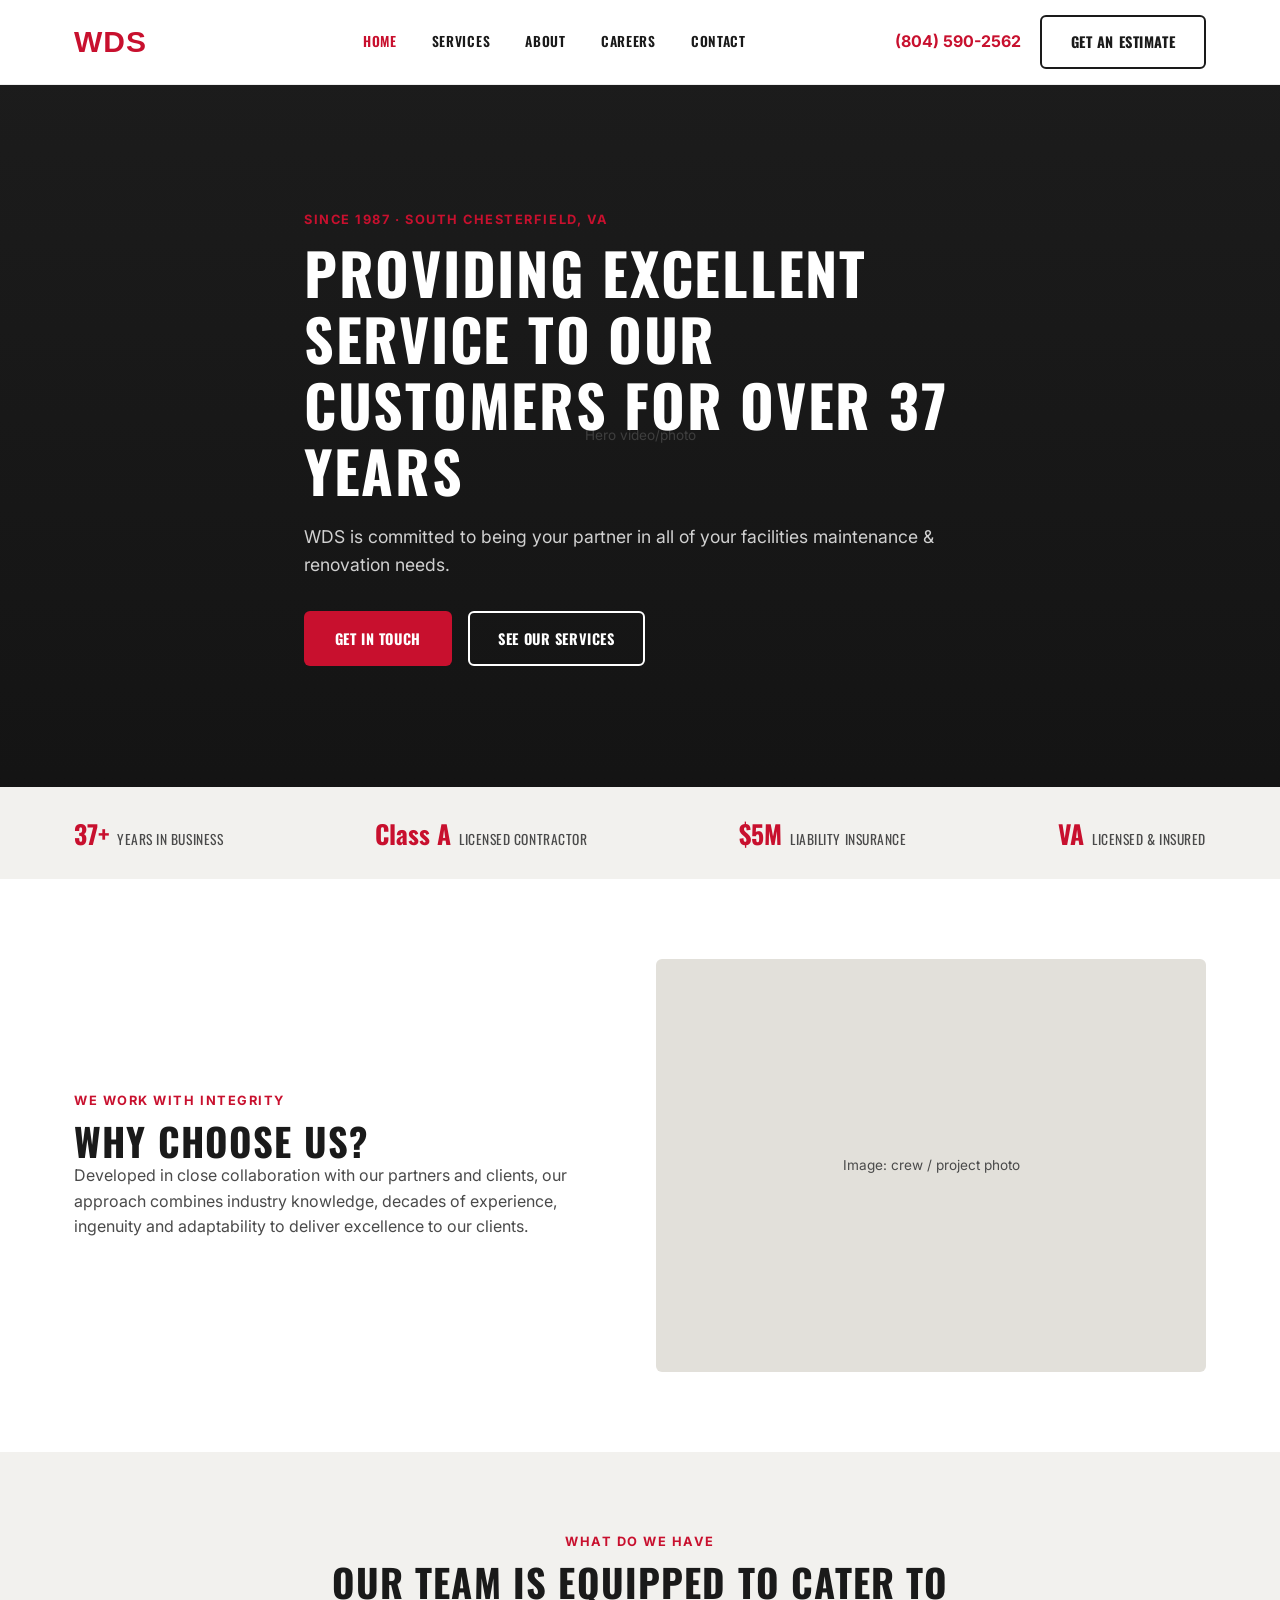
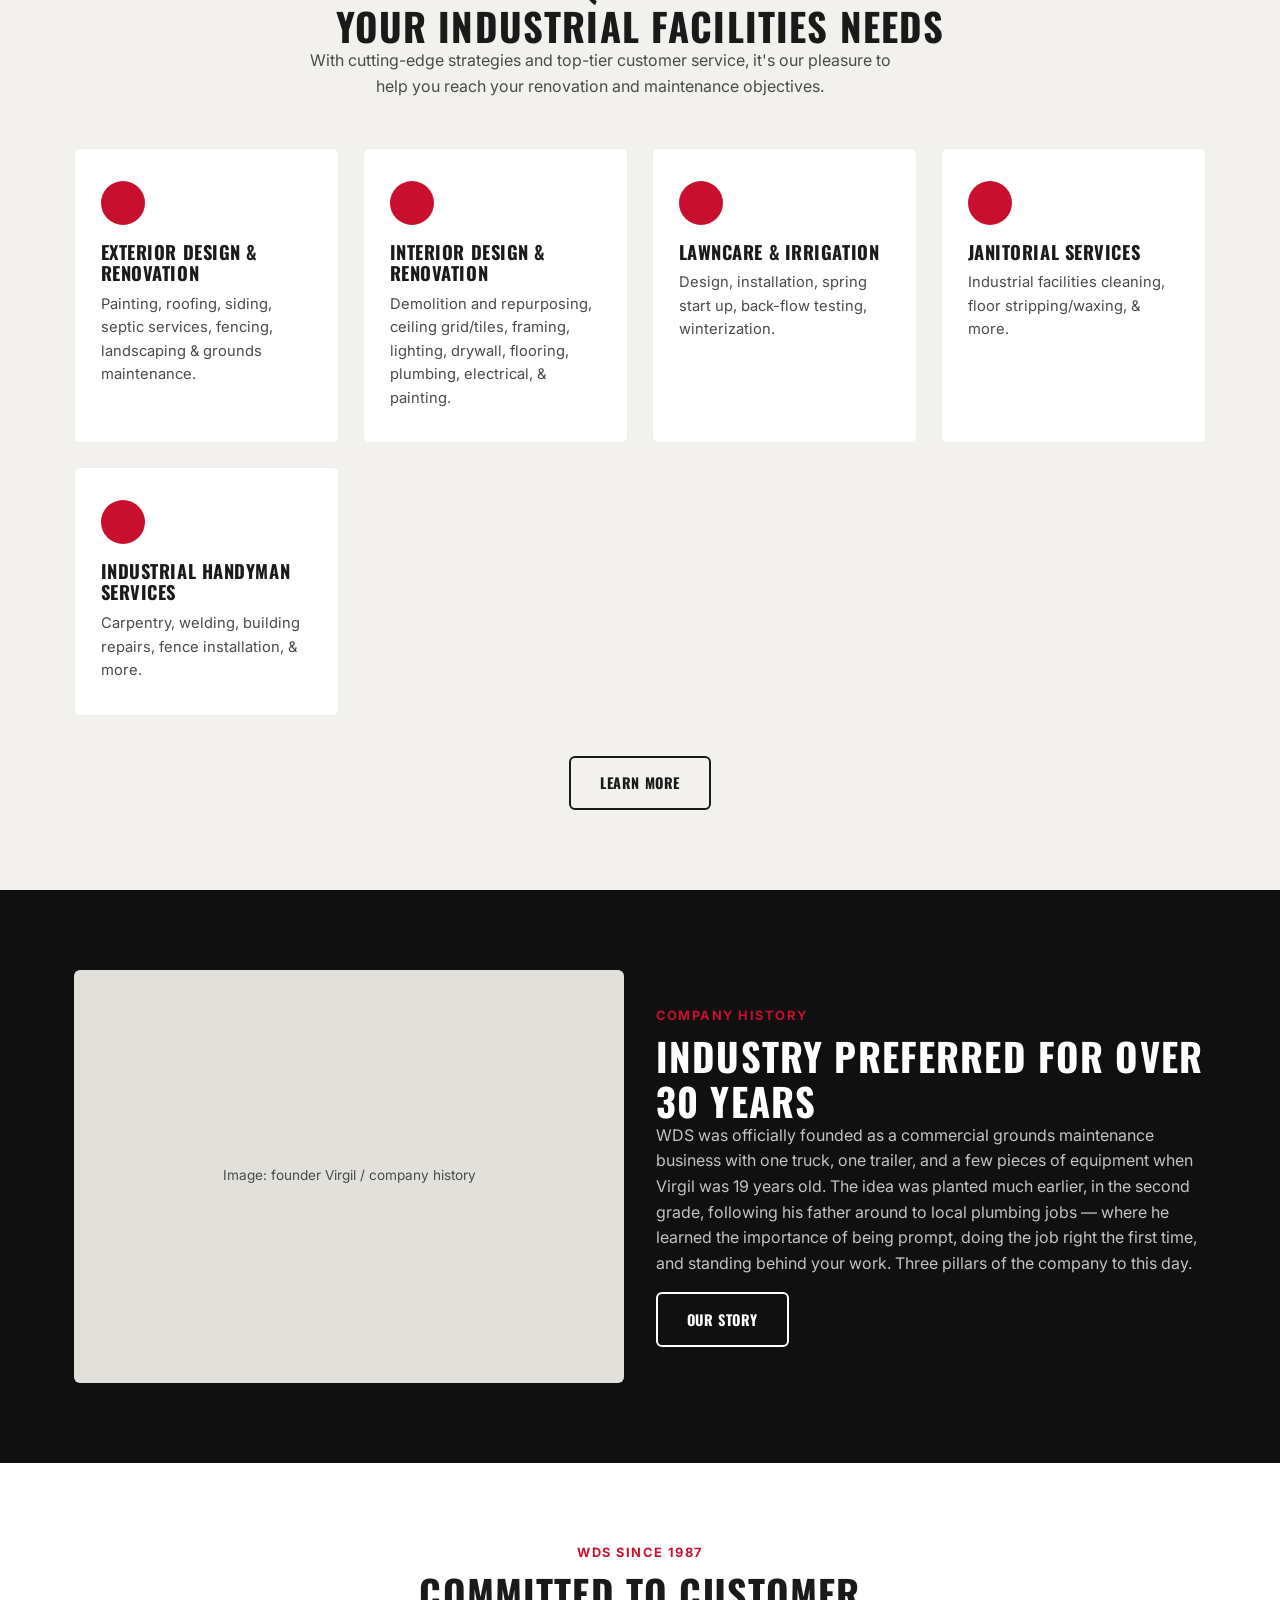
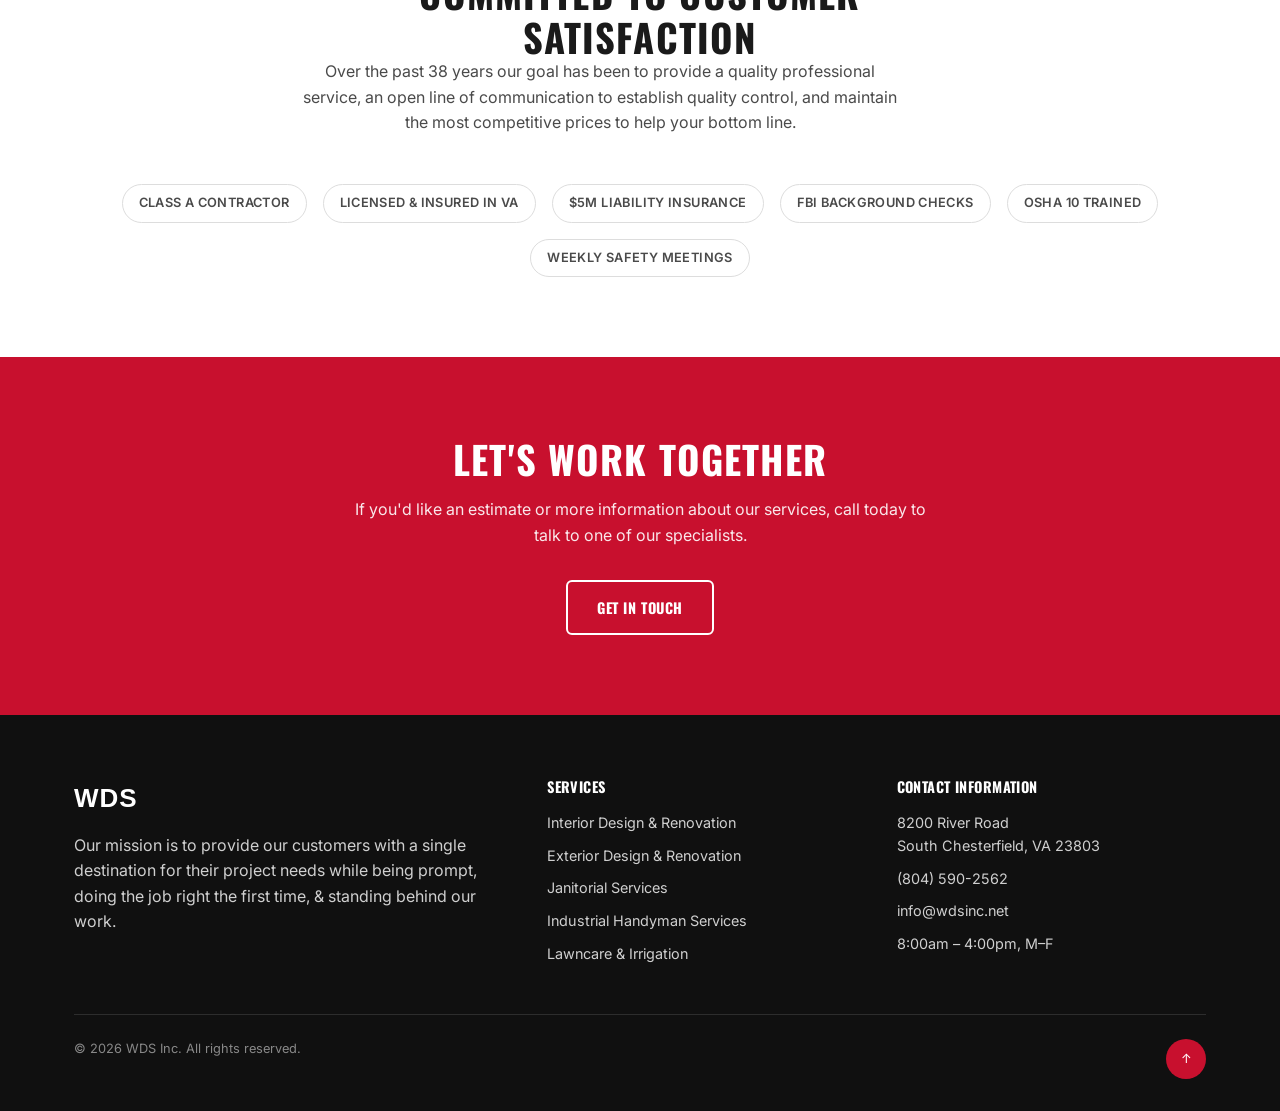
==== index.html @ 4c8f1082 "Scaffold WDS site structure with real copy from wdsinc.net Five static pages (Home, Services, About," ====
<!DOCTYPE html>
<html lang="en">
<head>
<meta charset="UTF-8"/>
<meta name="viewport" content="width=device-width, initial-scale=1.0"/>
<title>WDS Inc | Facilities Maintenance &amp; Renovation | South Chesterfield, VA</title>
<meta name="description" content="WDS is committed to being your partner in all of your facilities maintenance &amp; renovation needs. Serving Virginia for over 37 years."/>
<link rel="preconnect" href="https://fonts.googleapis.com"/>
<link href="https://fonts.googleapis.com/css2?family=Inter:wght@400;500;600;700&family=Oswald:wght@500;600;700&display=swap" rel="stylesheet"/>
<link rel="stylesheet" href="css/styles.css"/>
</head>
<body>

<header class="site-header">
  <div class="container">
    <a href="index.html" class="logo">
      <!-- TODO: swap for real WDS logo asset in assets/images/ -->
      <img src="assets/images/wds-logo.svg" alt="WDS Inc"/>
    </a>
    <nav class="nav">
      <a href="index.html" class="current">Home</a>
      <a href="services.html">Services</a>
      <a href="about.html">About</a>
      <a href="careers.html">Careers</a>
      <a href="contact.html">Contact</a>
    </nav>
    <div class="header-cta">
      <a href="tel:18045902562" class="header-phone">(804) 590-2562</a>
      <a href="contact.html" class="btn btn-outline-dark">Get an Estimate</a>
      <button class="nav-toggle" aria-label="Toggle menu" aria-expanded="false">&#9776;</button>
    </div>
  </div>
</header>

<!-- ============ HERO ============ -->
<section class="hero">
  <div class="hero-media">
    <!-- TODO: replace with real hero video/photo (drop into assets/video or assets/images) -->
    <div class="media-placeholder" style="height:100%;background:#2a2a2a;color:#aaa;">Hero video/photo</div>
  </div>
  <div class="container hero-content">
    <span class="eyebrow" data-animate>Since 1987 &middot; South Chesterfield, VA</span>
    <h1 data-animate>Providing Excellent Service To Our Customers For Over 37 Years</h1>
    <p class="lede">WDS is committed to being your partner in all of your facilities maintenance &amp; renovation needs.</p>
    <div class="hero-cta-row">
      <a href="contact.html" class="btn btn-primary">Get In Touch</a>
      <a href="services.html" class="btn btn-outline">See Our Services</a>
    </div>
  </div>
</section>

<!-- ============ TRUST BAR ============ -->
<div class="trust-bar">
  <div class="container">
    <div class="trust-item"><strong>37+</strong><span>Years in Business</span></div>
    <div class="trust-item"><strong>Class A</strong><span>Licensed Contractor</span></div>
    <div class="trust-item"><strong>$5M</strong><span>Liability Insurance</span></div>
    <div class="trust-item"><strong>VA</strong><span>Licensed &amp; Insured</span></div>
  </div>
</div>

<!-- ============ WHY CHOOSE US ============ -->
<section>
  <div class="container">
    <div class="two-col">
      <div>
        <span class="eyebrow">We Work With Integrity</span>
        <h2>Why Choose Us?</h2>
        <p class="lede">Developed in close collaboration with our partners and clients, our approach combines industry knowledge, decades of experience, ingenuity and adaptability to deliver excellence to our clients.</p>
      </div>
      <div class="media-frame">
        <!-- TODO: real project photo -->
        <div class="media-placeholder">Image: crew / project photo</div>
      </div>
    </div>
  </div>
</section>

<!-- ============ WHAT WE OFFER ============ -->
<section class="bg-light">
  <div class="container">
    <div class="section-head center">
      <span class="eyebrow">What Do We Have</span>
      <h2>Our team is equipped to cater to your industrial facilities needs</h2>
      <p class="lede">With cutting-edge strategies and top-tier customer service, it's our pleasure to help you reach your renovation and maintenance objectives.</p>
    </div>
    <div class="card-grid">
      <div class="service-card">
        <div class="icon"></div>
        <h3>Exterior Design &amp; Renovation</h3>
        <p>Painting, roofing, siding, septic services, fencing, landscaping &amp; grounds maintenance.</p>
      </div>
      <div class="service-card">
        <div class="icon"></div>
        <h3>Interior Design &amp; Renovation</h3>
        <p>Demolition and repurposing, ceiling grid/tiles, framing, lighting, drywall, flooring, plumbing, electrical, &amp; painting.</p>
      </div>
      <div class="service-card">
        <div class="icon"></div>
        <h3>Lawncare &amp; Irrigation</h3>
        <p>Design, installation, spring start up, back-flow testing, winterization.</p>
      </div>
      <div class="service-card">
        <div class="icon"></div>
        <h3>Janitorial Services</h3>
        <p>Industrial facilities cleaning, floor stripping/waxing, &amp; more.</p>
      </div>
      <div class="service-card">
        <div class="icon"></div>
        <h3>Industrial Handyman Services</h3>
        <p>Carpentry, welding, building repairs, fence installation, &amp; more.</p>
      </div>
    </div>
    <div style="text-align:center;margin-top:2.5rem;">
      <a href="services.html" class="btn btn-outline-dark">Learn More</a>
    </div>
  </div>
</section>

<!-- ============ COMPANY HISTORY TEASER ============ -->
<section class="bg-dark">
  <div class="container">
    <div class="two-col">
      <div class="media-frame">
        <!-- TODO: founder / archive photo -->
        <div class="media-placeholder">Image: founder Virgil / company history</div>
      </div>
      <div>
        <span class="eyebrow">Company History</span>
        <h2>Industry Preferred For Over 30 Years</h2>
        <p class="lede">WDS was officially founded as a commercial grounds maintenance business with one truck, one trailer, and a few pieces of equipment when Virgil was 19 years old. The idea was planted much earlier, in the second grade, following his father around to local plumbing jobs &mdash; where he learned the importance of being prompt, doing the job right the first time, and standing behind your work. Three pillars of the company to this day.</p>
        <a href="about.html" class="btn btn-outline" style="margin-top:1rem;">Our Story</a>
      </div>
    </div>
  </div>
</section>

<!-- ============ REPUTATION ============ -->
<section>
  <div class="container">
    <div class="section-head center">
      <span class="eyebrow">WDS Since 1987</span>
      <h2>Committed To Customer Satisfaction</h2>
      <p class="lede">Over the past 38 years our goal has been to provide a quality professional service, an open line of communication to establish quality control, and maintain the most competitive prices to help your bottom line.</p>
    </div>
    <div class="badge-row" style="justify-content:center;">
      <span class="badge">Class A Contractor</span>
      <span class="badge">Licensed &amp; Insured in VA</span>
      <span class="badge">$5M Liability Insurance</span>
      <span class="badge">FBI Background Checks</span>
      <span class="badge">OSHA 10 Trained</span>
      <span class="badge">Weekly Safety Meetings</span>
    </div>
  </div>
</section>

<!-- ============ CTA BAND ============ -->
<section class="cta-band">
  <div class="container">
    <h2>Let's Work Together</h2>
    <p class="lede">If you'd like an estimate or more information about our services, call today to talk to one of our specialists.</p>
    <a href="contact.html" class="btn btn-outline">Get In Touch</a>
  </div>
</section>

<footer class="site-footer" id="site-footer"></footer>
<script src="js/main.js"></script>
<script src="js/footer.js"></script>
</body>
</html>
---- css/styles.css ----
/* ==========================================================================
   WDS Inc — shared stylesheet
   Structural pass: layout, type scale, components.
   Visual polish + animated-text treatment come in the next layout pass.
   ========================================================================== */

:root{
  --red:#c8102e;
  --red-dark:#9c0c23;
  --black:#101010;
  --ink:#1a1a1a;
  --gray-700:#4a4a4a;
  --gray-400:#8a8a8a;
  --gray-100:#f2f1ee;
  --white:#ffffff;
  --font-head:'Oswald', sans-serif;
  --font-body:'Inter', sans-serif;
  --container:1180px;
  --gap:2rem;
  --radius:6px;
}

*{box-sizing:border-box;margin:0;padding:0;}
html{scroll-behavior:smooth;}
body{font-family:var(--font-body);color:var(--ink);background:var(--white);line-height:1.6;}
img{max-width:100%;display:block;}
a{color:inherit;text-decoration:none;}
ul{list-style:none;}
.container{max-width:var(--container);margin:0 auto;padding:0 1.5rem;}

h1,h2,h3,h4{font-family:var(--font-head);text-transform:uppercase;letter-spacing:.03em;line-height:1.15;}
h1{font-size:clamp(2.2rem,5vw,3.6rem);}
h2{font-size:clamp(1.6rem,3.5vw,2.4rem);}
h3{font-size:1.15rem;}
.eyebrow{color:var(--red);font-weight:700;letter-spacing:.12em;text-transform:uppercase;font-size:.8rem;margin-bottom:.5rem;display:block;}
.lede{color:var(--gray-700);max-width:60ch;}

.btn{display:inline-block;padding:.85rem 1.8rem;border-radius:var(--radius);font-weight:700;font-family:var(--font-head);text-transform:uppercase;letter-spacing:.04em;font-size:.9rem;border:2px solid transparent;transition:transform .15s ease,opacity .15s ease;}
.btn:hover{transform:translateY(-2px);}
.btn-primary{background:var(--red);color:var(--white);}
.btn-outline{background:transparent;color:var(--white);border-color:var(--white);}
.btn-outline-dark{background:transparent;color:var(--ink);border-color:var(--ink);}

/* ---------- header ---------- */
.site-header{position:sticky;top:0;z-index:100;background:var(--white);border-bottom:1px solid #eee;}
.site-header .container{display:flex;align-items:center;justify-content:space-between;height:84px;}
.logo{display:flex;align-items:center;gap:.6rem;font-family:var(--font-head);font-weight:700;}
.logo img{height:44px;width:auto;}
.nav{display:flex;align-items:center;gap:2.2rem;}
.nav a{font-family:var(--font-head);text-transform:uppercase;font-size:.85rem;letter-spacing:.05em;font-weight:600;}
.nav a.current,.nav a:hover{color:var(--red);}
.header-cta{display:flex;align-items:center;gap:1.2rem;}
.header-phone{font-weight:700;color:var(--red);}
.nav-toggle{display:none;background:none;border:none;font-size:1.6rem;cursor:pointer;}

@media (max-width:900px){
  .nav{position:fixed;inset:84px 0 0 0;background:var(--white);flex-direction:column;align-items:flex-start;padding:2rem 1.5rem;gap:1.5rem;transform:translateX(100%);transition:transform .25s ease;}
  .nav.open{transform:translateX(0);}
  .nav-toggle{display:block;}
  .header-phone{display:none;}
}

/* ---------- hero ---------- */
.hero{position:relative;color:var(--white);background:var(--black);min-height:78vh;display:flex;align-items:center;overflow:hidden;}
.hero-media{position:absolute;inset:0;z-index:0;}
.hero-media img,.hero-media video{width:100%;height:100%;object-fit:cover;opacity:.55;}
.hero-media::after{content:'';position:absolute;inset:0;background:linear-gradient(180deg,rgba(16,16,16,.55),rgba(16,16,16,.85));}
.hero-content{position:relative;z-index:1;max-width:720px;}
.hero-content p.lede{color:rgba(255,255,255,.8);margin:1.2rem 0 2rem;font-size:1.1rem;}
.hero-cta-row{display:flex;gap:1rem;flex-wrap:wrap;}
/* data-animate: hook point for the animated-text pass (word/line reveal) */
[data-animate]{display:inline-block;}

.page-hero{background:var(--black);color:var(--white);padding:5rem 0 4rem;}
.page-hero p.lede{color:rgba(255,255,255,.75);}

/* ---------- trust bar ---------- */
.trust-bar{background:var(--gray-100);padding:1.6rem 0;}
.trust-bar .container{display:flex;flex-wrap:wrap;gap:2rem;justify-content:space-between;}
.trust-item{display:flex;align-items:baseline;gap:.5rem;font-family:var(--font-head);}
.trust-item strong{color:var(--red);font-size:1.6rem;}
.trust-item span{color:var(--gray-700);font-size:.85rem;text-transform:uppercase;letter-spacing:.04em;}

/* ---------- generic sections ---------- */
section{padding:5rem 0;}
.section-head{max-width:680px;margin-bottom:3rem;}
.section-head.center{margin-left:auto;margin-right:auto;text-align:center;}
.bg-dark{background:var(--black);color:var(--white);}
.bg-dark .lede{color:rgba(255,255,255,.75);}
.bg-light{background:var(--gray-100);}

.two-col{display:grid;grid-template-columns:1fr 1fr;gap:var(--gap);align-items:center;}
@media (max-width:800px){.two-col{grid-template-columns:1fr;}}
.media-frame{border-radius:var(--radius);overflow:hidden;aspect-ratio:4/3;background:#ddd;}
.media-frame img{width:100%;height:100%;object-fit:cover;}
.media-placeholder{width:100%;height:100%;display:flex;align-items:center;justify-content:center;background:#e2e0da;color:var(--gray-700);font-size:.85rem;text-align:center;padding:1rem;}

/* ---------- service grid ---------- */
.card-grid{display:grid;grid-template-columns:repeat(auto-fit,minmax(230px,1fr));gap:1.5rem;}
.service-card{background:var(--white);border:1px solid #eee;border-radius:var(--radius);padding:2rem 1.6rem;transition:box-shadow .2s ease,transform .2s ease;}
.service-card:hover{box-shadow:0 10px 30px rgba(0,0,0,.08);transform:translateY(-4px);}
.service-card .icon{width:44px;height:44px;border-radius:50%;background:var(--red);margin-bottom:1rem;}
.service-card h3{margin-bottom:.6rem;}
.service-card p{color:var(--gray-700);font-size:.92rem;}

.pillars{display:grid;grid-template-columns:repeat(3,1fr);gap:1.5rem;}
@media (max-width:800px){.pillars{grid-template-columns:1fr;}}
.pillar h3{color:var(--red);margin-bottom:.6rem;}
.pillar p{color:var(--gray-700);font-size:.92rem;}

/* ---------- process steps ---------- */
.steps{counter-reset:step;display:grid;grid-template-columns:repeat(3,1fr);gap:1.5rem;}
@media (max-width:800px){.steps{grid-template-columns:1fr;}}
.step{position:relative;padding-left:3.2rem;}
.step::before{counter-increment:step;content:counter(step);position:absolute;left:0;top:0;width:2.4rem;height:2.4rem;border-radius:50%;background:var(--red);color:var(--white);display:flex;align-items:center;justify-content:center;font-family:var(--font-head);font-weight:700;}

/* ---------- team ---------- */
.team-grid{display:grid;grid-template-columns:repeat(auto-fit,minmax(200px,1fr));gap:1.5rem;}
.team-card .media-frame{aspect-ratio:1/1;margin-bottom:1rem;}
.team-card h3{font-size:1rem;}
.team-card span{color:var(--red);font-size:.8rem;text-transform:uppercase;letter-spacing:.04em;}

/* ---------- badges (reputation) ---------- */
.badge-row{display:flex;flex-wrap:wrap;gap:1rem;margin-top:1.5rem;}
.badge{border:1px solid #ddd;border-radius:20px;padding:.5rem 1rem;font-size:.8rem;font-weight:600;text-transform:uppercase;letter-spacing:.03em;color:var(--gray-700);}

/* ---------- careers / job board ---------- */
.job-list{display:flex;flex-direction:column;gap:1rem;}
.job-card{display:flex;justify-content:space-between;align-items:center;gap:1rem;flex-wrap:wrap;border:1px solid #eee;border-radius:var(--radius);padding:1.4rem 1.6rem;}
.job-card h3{font-size:1.05rem;text-transform:none;letter-spacing:0;}
.job-meta{color:var(--gray-700);font-size:.85rem;margin-top:.3rem;}
.job-card .btn{padding:.6rem 1.3rem;font-size:.8rem;}
.empty-state{border:2px dashed #ddd;border-radius:var(--radius);padding:3rem 1.5rem;text-align:center;color:var(--gray-700);}
.empty-state strong{display:block;color:var(--ink);margin-bottom:.4rem;font-family:var(--font-head);text-transform:uppercase;}

/* ---------- contact ---------- */
.contact-grid{display:grid;grid-template-columns:1.1fr .9fr;gap:var(--gap);}
@media (max-width:800px){.contact-grid{grid-template-columns:1fr;}}
.contact-form{display:flex;flex-direction:column;gap:1rem;}
.contact-form input,.contact-form textarea,.contact-form select{border:1px solid #ddd;border-radius:var(--radius);padding:.85rem 1rem;font-family:inherit;font-size:.95rem;}
.contact-form label{font-size:.8rem;font-weight:600;text-transform:uppercase;letter-spacing:.03em;color:var(--gray-700);margin-bottom:.3rem;display:block;}
.contact-info-list{display:flex;flex-direction:column;gap:1.2rem;}
.contact-info-item{display:flex;gap:.9rem;align-items:flex-start;}
.contact-info-item .dot{width:34px;height:34px;border-radius:50%;background:var(--red);flex-shrink:0;}
.map-frame{margin-top:2rem;border-radius:var(--radius);overflow:hidden;aspect-ratio:16/9;background:#e2e0da;}

/* ---------- CTA band ---------- */
.cta-band{background:var(--red);color:var(--white);text-align:center;}
.cta-band h2{margin-bottom:1rem;}
.cta-band .lede{color:rgba(255,255,255,.9);margin:0 auto 2rem;}

/* ---------- footer ---------- */
.site-footer{background:var(--black);color:rgba(255,255,255,.8);padding:4rem 0 2rem;}
.footer-grid{display:grid;grid-template-columns:1.4fr 1fr 1fr;gap:2.5rem;margin-bottom:2.5rem;}
@media (max-width:800px){.footer-grid{grid-template-columns:1fr;}}
.footer-grid h4{color:var(--white);font-size:.9rem;margin-bottom:1rem;}
.footer-grid ul li{margin-bottom:.6rem;font-size:.9rem;}
.footer-grid ul li a:hover{color:var(--red);}
.footer-logo{height:38px;margin-bottom:1rem;}
.footer-bottom{border-top:1px solid rgba(255,255,255,.12);padding-top:1.5rem;display:flex;justify-content:space-between;flex-wrap:wrap;gap:1rem;font-size:.8rem;color:rgba(255,255,255,.5);}
.back-to-top{width:40px;height:40px;border-radius:50%;background:var(--red);color:var(--white);display:flex;align-items:center;justify-content:center;}
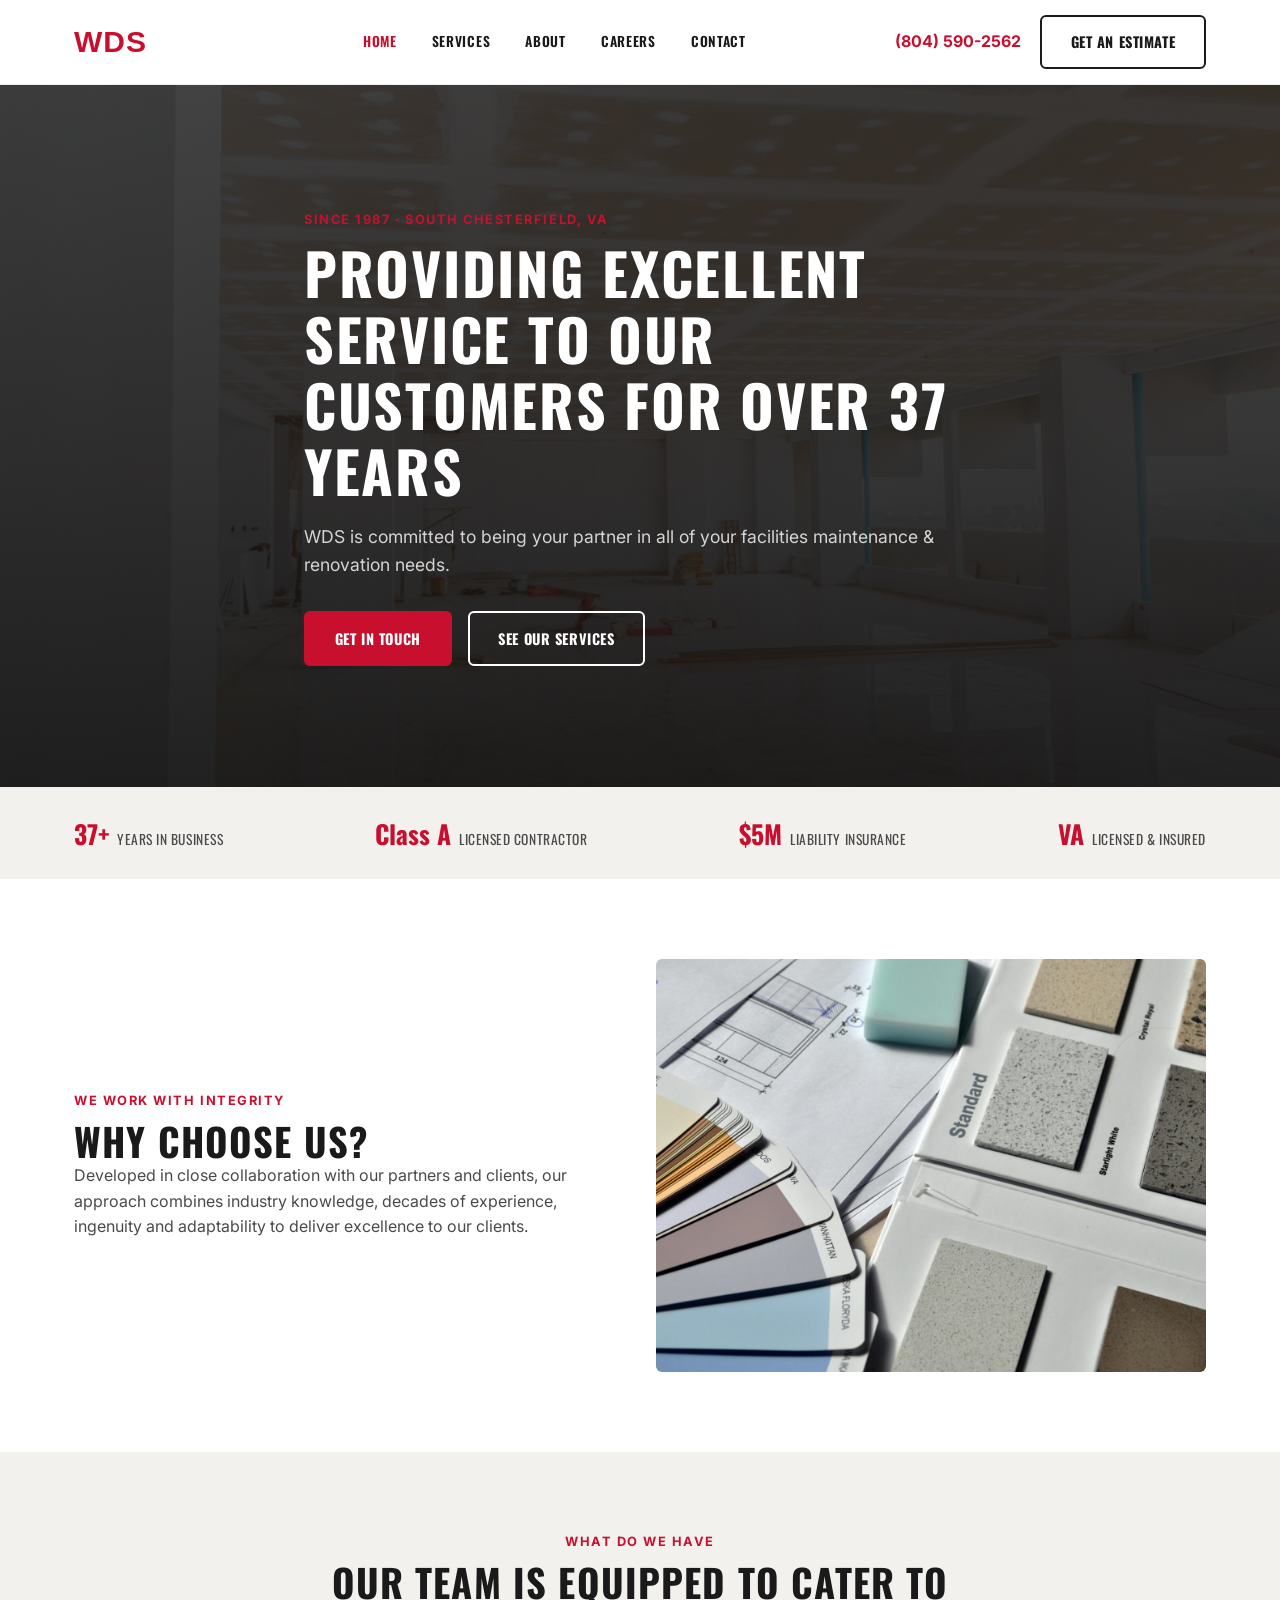
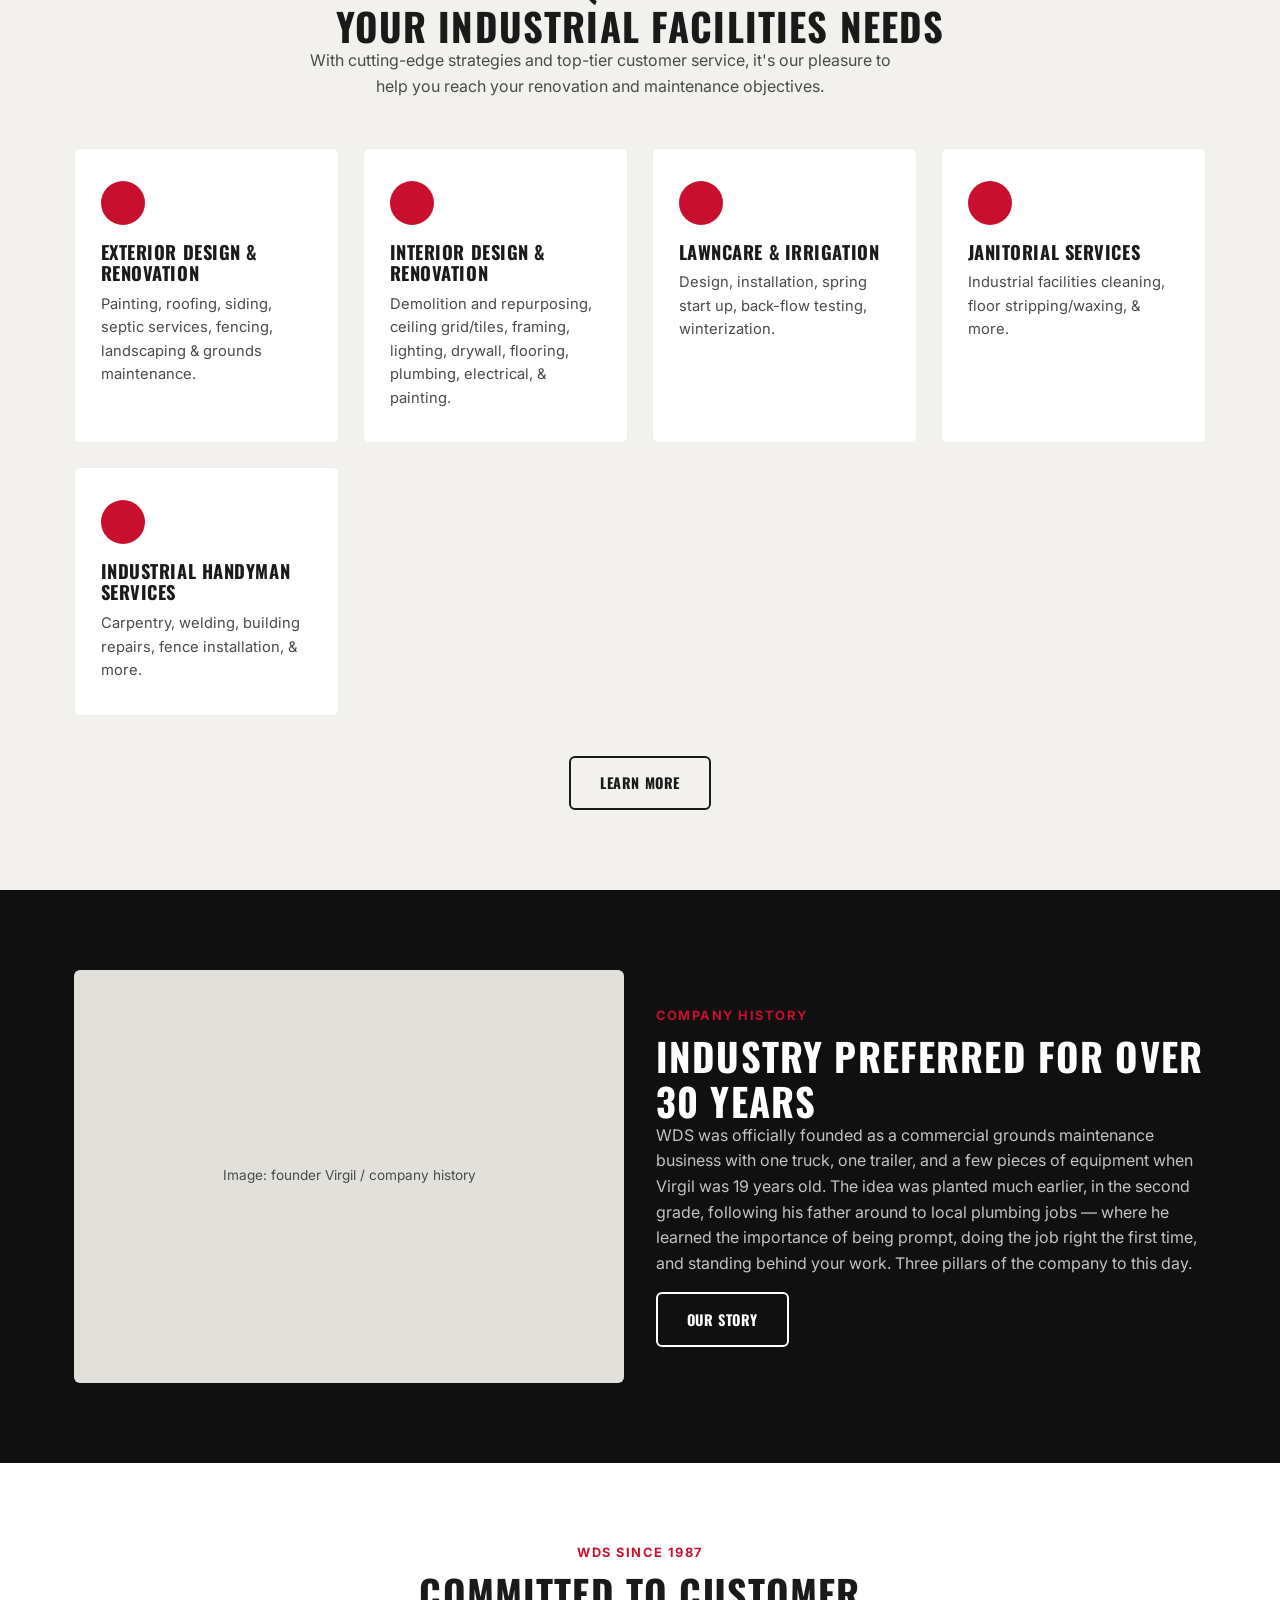
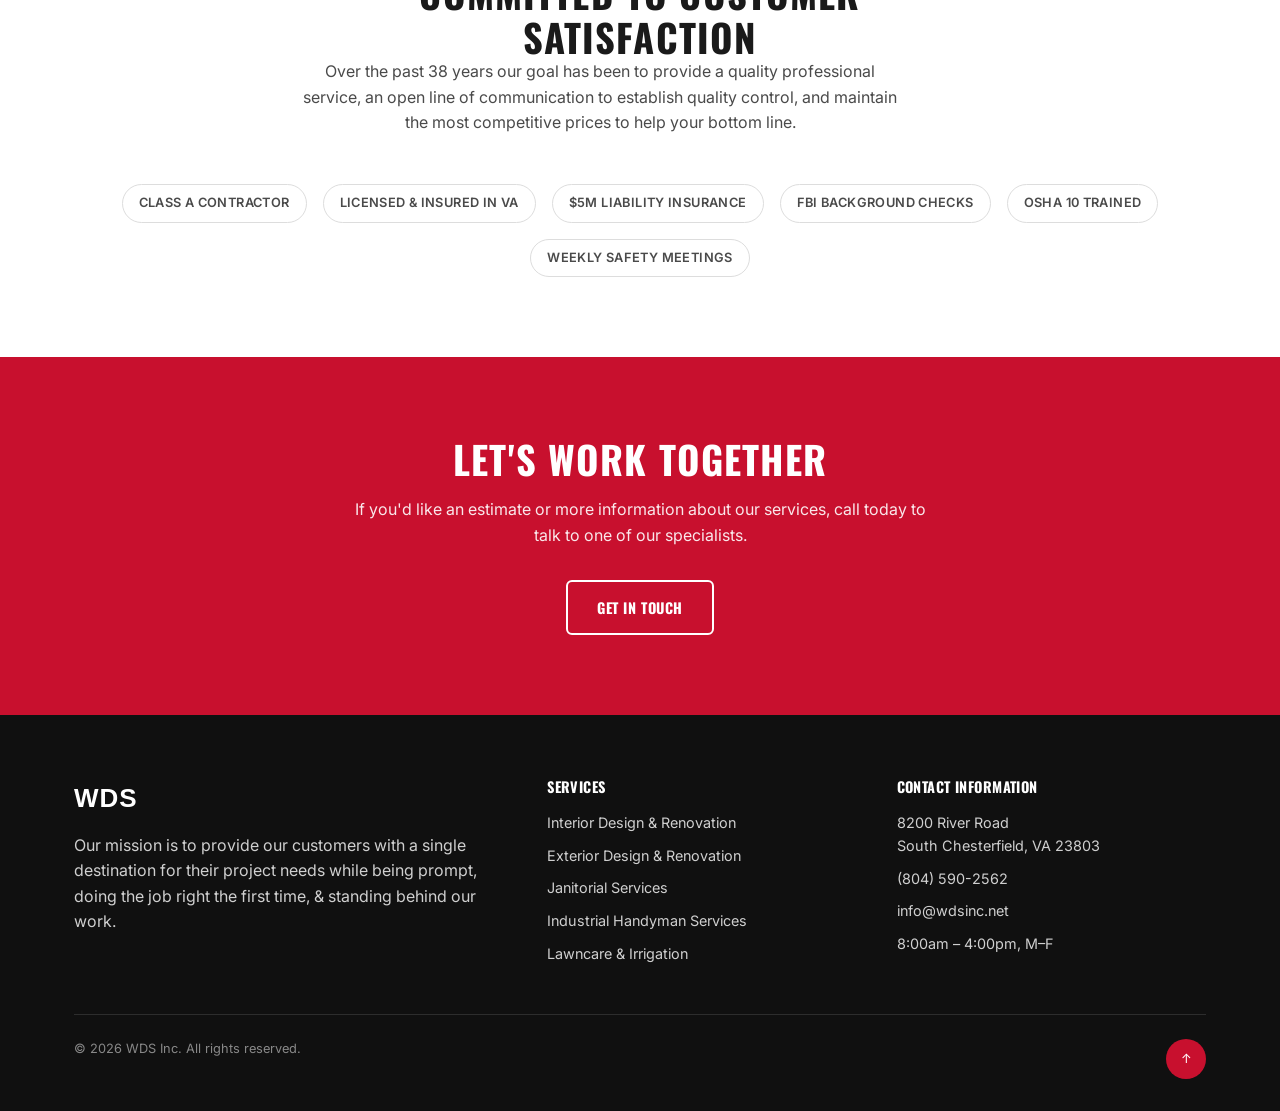
==== commit f8aaa3a6: "Place real project photos across Home and Services Spreads the 5 supplied photos so they don't clust" ====
--- a/index.html
+++ b/index.html
@@ -35,8 +35,8 @@
 <!-- ============ HERO ============ -->
 <section class="hero">
   <div class="hero-media">
-    <!-- TODO: replace with real hero video/photo (drop into assets/video or assets/images) -->
-    <div class="media-placeholder" style="height:100%;background:#2a2a2a;color:#aaa;">Hero video/photo</div>
+    <!-- TODO: swap for real hero video once available (assets/video) -->
+    <img src="assets/images/AdobeStock_293634819-1536x1025.jpeg" alt="Commercial interior mid-renovation"/>
   </div>
   <div class="container hero-content">
     <span class="eyebrow" data-animate>Since 1987 &middot; South Chesterfield, VA</span>
@@ -69,8 +69,7 @@
         <p class="lede">Developed in close collaboration with our partners and clients, our approach combines industry knowledge, decades of experience, ingenuity and adaptability to deliver excellence to our clients.</p>
       </div>
       <div class="media-frame">
-        <!-- TODO: real project photo -->
-        <div class="media-placeholder">Image: crew / project photo</div>
+        <img src="assets/images/pexels-pixabay-159045-1536x1020.jpg" alt="Material and color selection for a renovation project"/>
       </div>
     </div>
   </div>
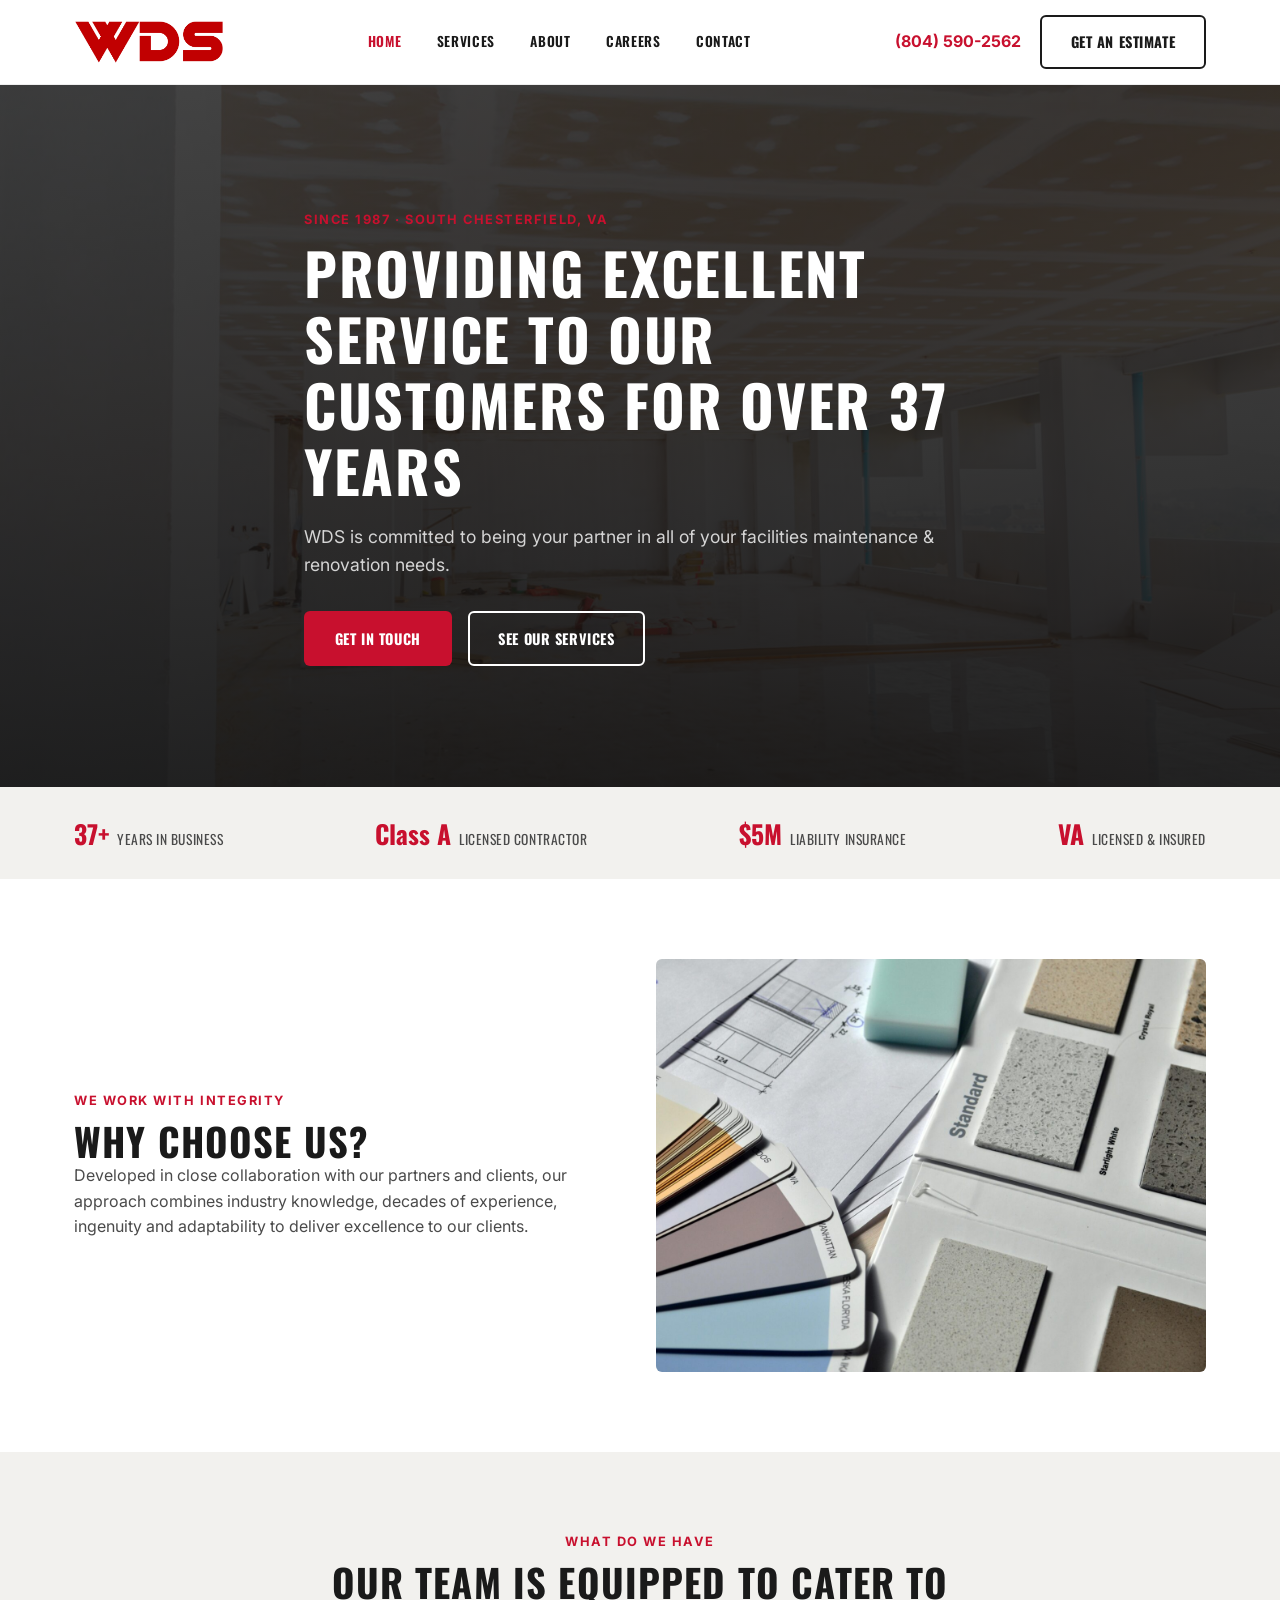
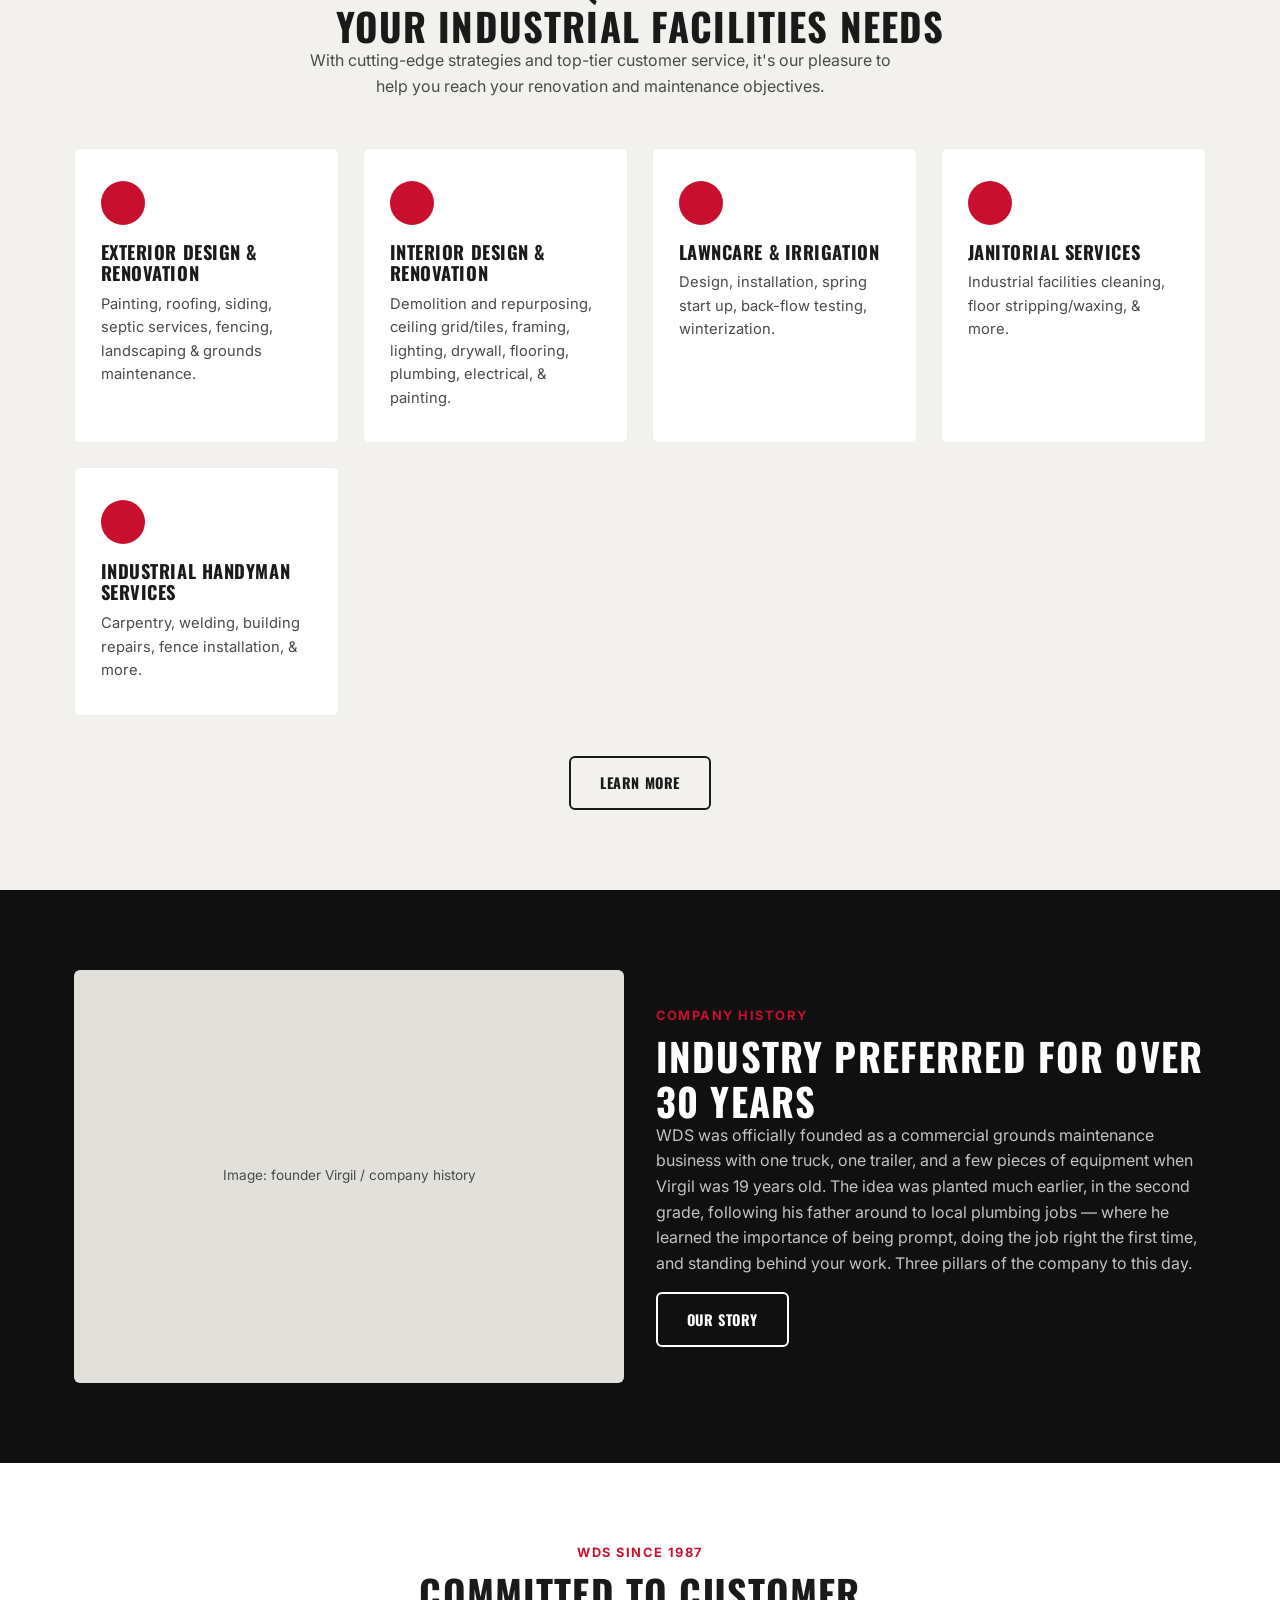
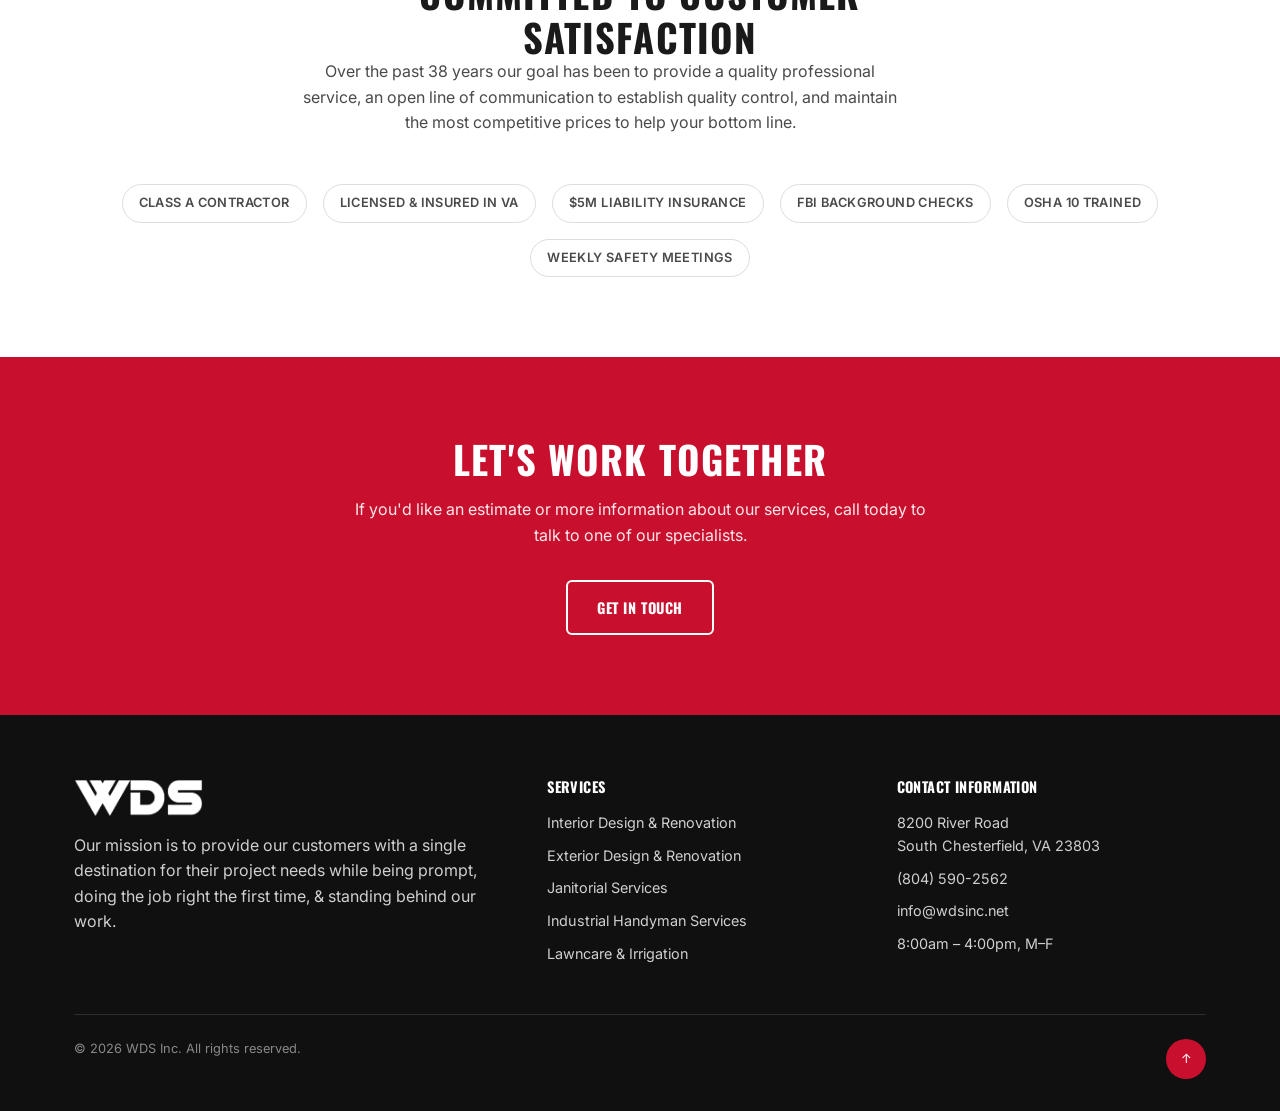
==== commit 3458d436: "Swap placeholder logo for the real WDS wordmark Crops the wordmark out of the uploaded WDS-logo.jpg " ====
--- a/index.html
+++ b/index.html
@@ -14,8 +14,7 @@
 <header class="site-header">
   <div class="container">
     <a href="index.html" class="logo">
-      <!-- TODO: swap for real WDS logo asset in assets/images/ -->
-      <img src="assets/images/wds-logo.svg" alt="WDS Inc"/>
+      <img src="assets/images/wds-logo.png" alt="WDS Inc"/>
     </a>
     <nav class="nav">
       <a href="index.html" class="current">Home</a>
--- a/css/styles.css
+++ b/css/styles.css
@@ -126,12 +126,24 @@
 
 /* ---------- careers / job board ---------- */
 .job-list{display:flex;flex-direction:column;gap:1rem;}
-.job-card{display:flex;justify-content:space-between;align-items:center;gap:1rem;flex-wrap:wrap;border:1px solid #eee;border-radius:var(--radius);padding:1.4rem 1.6rem;}
+.job-card{display:flex;justify-content:space-between;align-items:center;gap:1rem;flex-wrap:wrap;border:1px solid #eee;border-radius:var(--radius);padding:1.4rem 1.6rem;transition:box-shadow .2s ease,transform .2s ease;}
+.job-card-link{display:block;color:inherit;}
+.job-card-link:hover .job-card{box-shadow:0 10px 30px rgba(0,0,0,.08);transform:translateY(-2px);border-color:#ddd;}
 .job-card h3{font-size:1.05rem;text-transform:none;letter-spacing:0;}
 .job-meta{color:var(--gray-700);font-size:.85rem;margin-top:.3rem;}
 .job-card .btn{padding:.6rem 1.3rem;font-size:.8rem;}
 .empty-state{border:2px dashed #ddd;border-radius:var(--radius);padding:3rem 1.5rem;text-align:center;color:var(--gray-700);}
 .empty-state strong{display:block;color:var(--ink);margin-bottom:.4rem;font-family:var(--font-head);text-transform:uppercase;}
+
+/* ---------- job detail page ---------- */
+.job-detail-hero{display:flex;justify-content:space-between;align-items:flex-end;gap:1.5rem;flex-wrap:wrap;}
+.job-detail h2{font-size:1.3rem;margin:2rem 0 .9rem;}
+.job-detail h2:first-child{margin-top:0;}
+.job-detail p{color:var(--gray-700);margin-bottom:1rem;line-height:1.7;}
+.job-detail ul{margin:0 0 1.5rem 0;}
+.job-detail li{padding-left:1.3rem;position:relative;margin-bottom:.55rem;color:var(--gray-700);font-size:.95rem;line-height:1.5;}
+.job-detail li::before{content:'\203A';position:absolute;left:0;top:0;color:var(--red);font-weight:700;}
+.job-detail-cta{display:flex;justify-content:center;padding:2.5rem 0 0;}
 
 /* ---------- contact ---------- */
 .contact-grid{display:grid;grid-template-columns:1.1fr .9fr;gap:var(--gap);}
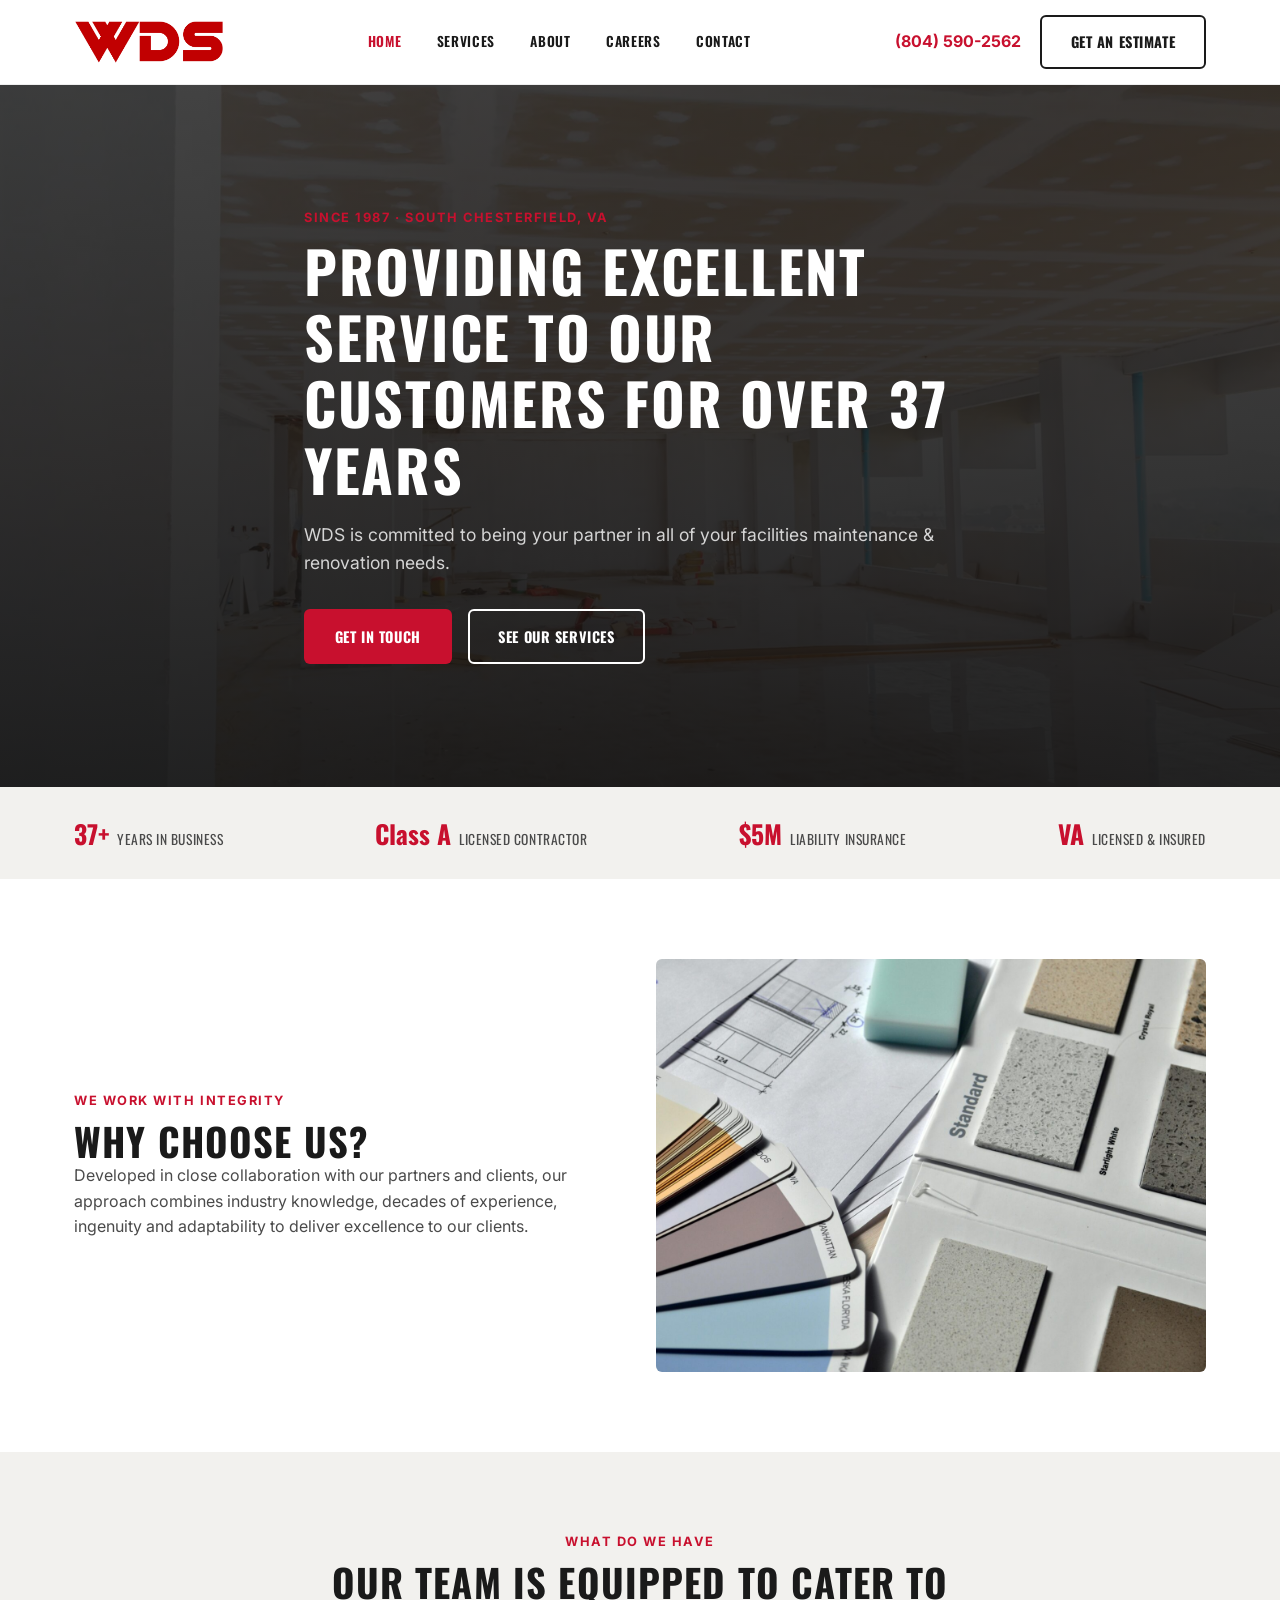
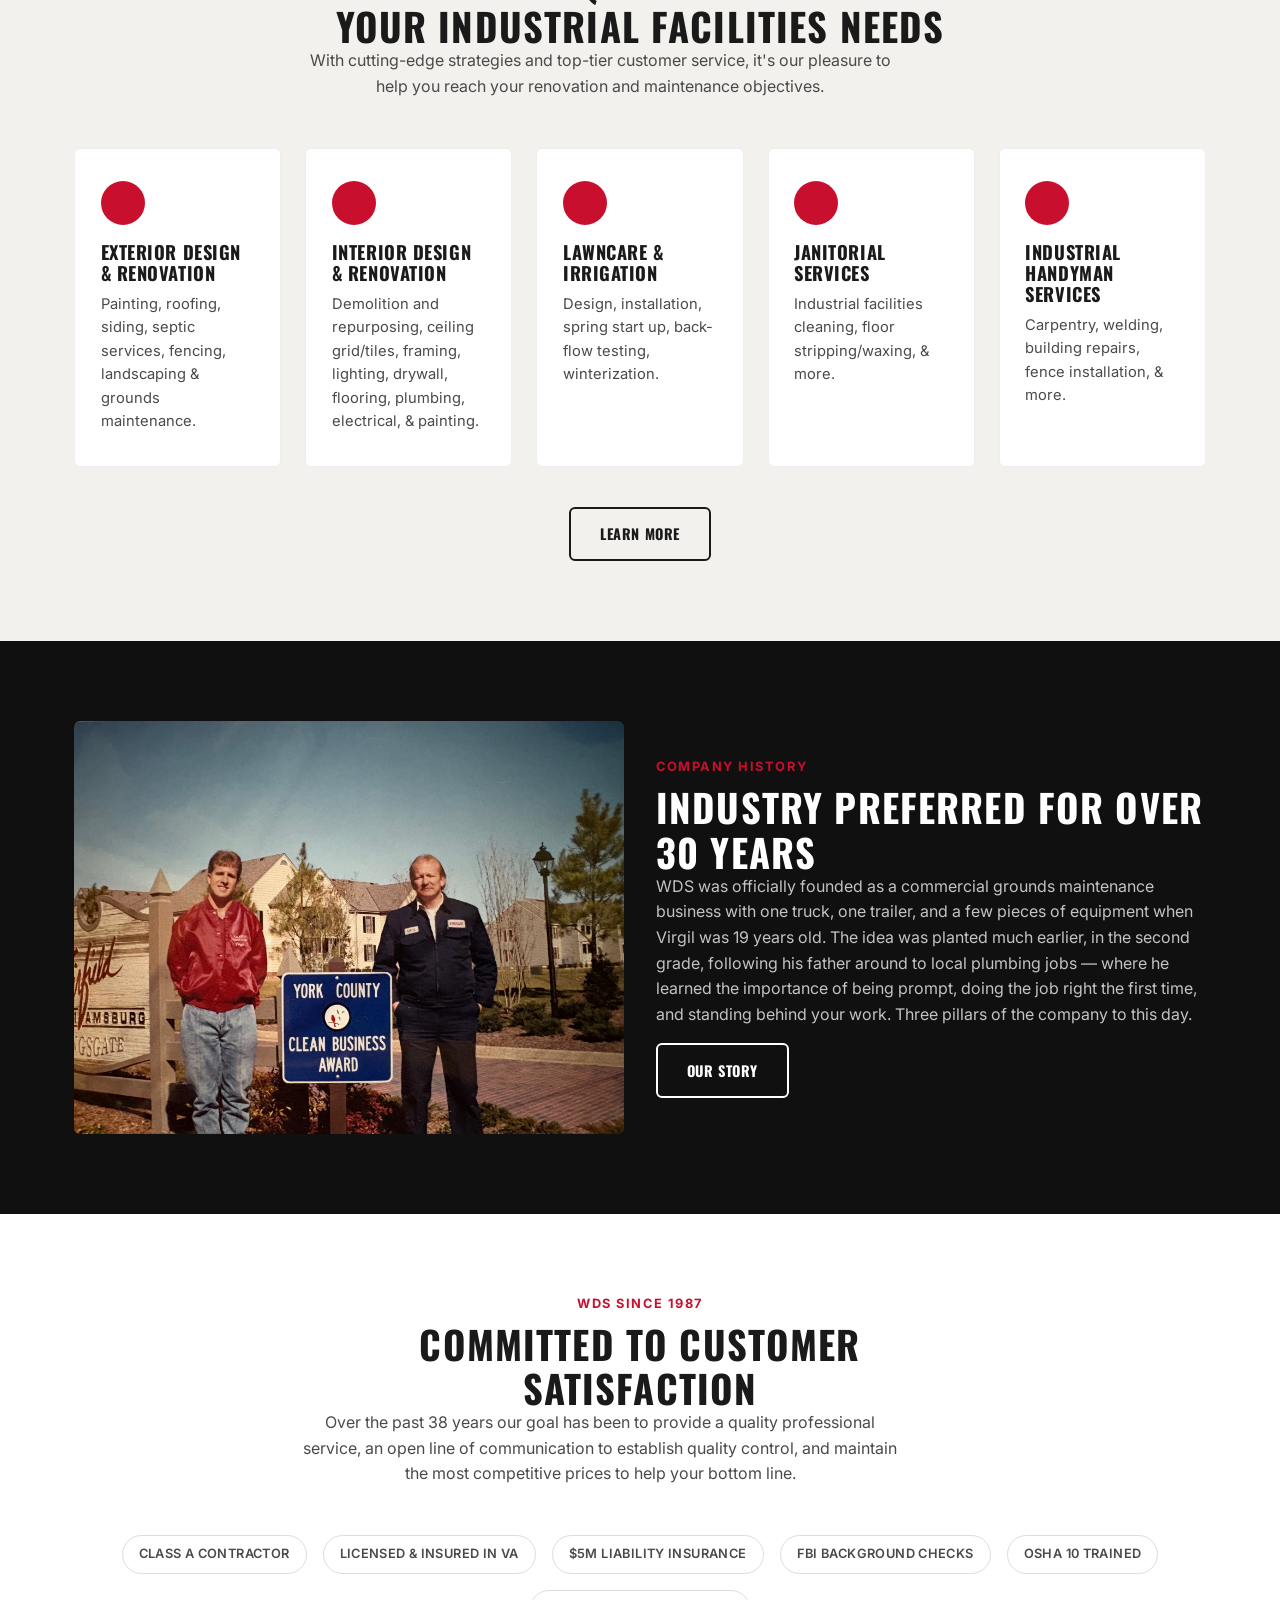
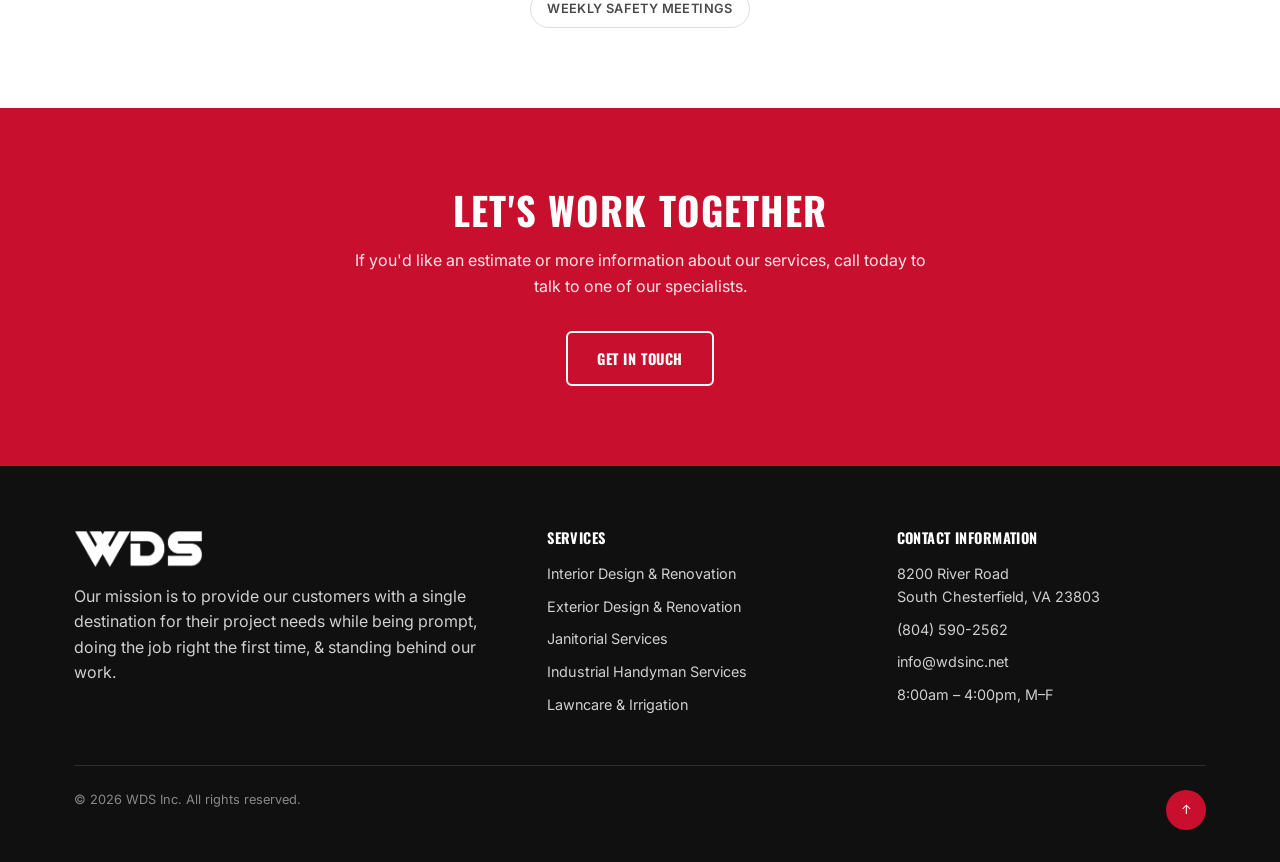
==== commit b6340cfb: "Wire up newly uploaded photos across the site - Home hero and 3 Services cards now use the optimized" ====
--- a/index.html
+++ b/index.html
@@ -35,7 +35,7 @@
 <section class="hero">
   <div class="hero-media">
     <!-- TODO: swap for real hero video once available (assets/video) -->
-    <img src="assets/images/AdobeStock_293634819-1536x1025.jpeg" alt="Commercial interior mid-renovation"/>
+    <img src="assets/images/AdobeStock_293634819-scaled.webp" alt="Commercial interior mid-renovation"/>
   </div>
   <div class="container hero-content">
     <span class="eyebrow" data-animate>Since 1987 &middot; South Chesterfield, VA</span>
@@ -120,8 +120,7 @@
   <div class="container">
     <div class="two-col">
       <div class="media-frame">
-        <!-- TODO: founder / archive photo -->
-        <div class="media-placeholder">Image: founder Virgil / company history</div>
+        <img src="assets/images/history-award-1990s.jpeg" alt="Virgil Walker receiving the York County Clean Business Award in the early days of WDS"/>
       </div>
       <div>
         <span class="eyebrow">Company History</span>
--- a/css/styles.css
+++ b/css/styles.css
@@ -68,11 +68,20 @@
 .hero-content{position:relative;z-index:1;max-width:720px;}
 .hero-content p.lede{color:rgba(255,255,255,.8);margin:1.2rem 0 2rem;font-size:1.1rem;}
 .hero-cta-row{display:flex;gap:1rem;flex-wrap:wrap;}
-/* data-animate: hook point for the animated-text pass (word/line reveal) */
-[data-animate]{display:inline-block;}
+/* data-animate: hook point for the animated-text pass (word/line reveal).
+   Deliberately no display rule here — it broke normal block stacking of
+   short eyebrow+heading pairs. A future reveal script should apply
+   inline-block to the individual word/char spans it generates inside
+   these elements, not to the elements themselves. */
 
-.page-hero{background:var(--black);color:var(--white);padding:5rem 0 4rem;}
+.page-hero{position:relative;overflow:hidden;background:var(--black);color:var(--white);padding:5rem 0 4rem;}
 .page-hero p.lede{color:rgba(255,255,255,.75);}
+.page-hero .container{position:relative;z-index:1;}
+/* Optional background photo for page-hero sections (Services, Careers).
+   Same dark-overlay treatment as the home hero so text stays readable. */
+.page-hero-media{position:absolute;inset:0;z-index:0;}
+.page-hero-media img{width:100%;height:100%;object-fit:cover;opacity:.4;}
+.page-hero-media::after{content:'';position:absolute;inset:0;background:linear-gradient(180deg,rgba(16,16,16,.65),rgba(16,16,16,.9));}
 
 /* ---------- trust bar ---------- */
 .trust-bar{background:var(--gray-100);padding:1.6rem 0;}
@@ -96,7 +105,12 @@
 .media-placeholder{width:100%;height:100%;display:flex;align-items:center;justify-content:center;background:#e2e0da;color:var(--gray-700);font-size:.85rem;text-align:center;padding:1rem;}
 
 /* ---------- service grid ---------- */
-.card-grid{display:grid;grid-template-columns:repeat(auto-fit,minmax(230px,1fr));gap:1.5rem;}
+/* Fixed 5 columns so all 5 service cards sit in a single row on desktop
+   instead of wrapping into a lopsided 4+1. Reflows to fewer columns as
+   the viewport narrows so cards don't get squeezed unreadably thin. */
+.card-grid{display:grid;grid-template-columns:repeat(5,1fr);gap:1.5rem;}
+@media (max-width:1100px){.card-grid{grid-template-columns:repeat(3,1fr);}}
+@media (max-width:700px){.card-grid{grid-template-columns:1fr;}}
 .service-card{background:var(--white);border:1px solid #eee;border-radius:var(--radius);padding:2rem 1.6rem;transition:box-shadow .2s ease,transform .2s ease;}
 .service-card:hover{box-shadow:0 10px 30px rgba(0,0,0,.08);transform:translateY(-4px);}
 .service-card .icon{width:44px;height:44px;border-radius:50%;background:var(--red);margin-bottom:1rem;}
@@ -149,7 +163,7 @@
 .contact-grid{display:grid;grid-template-columns:1.1fr .9fr;gap:var(--gap);}
 @media (max-width:800px){.contact-grid{grid-template-columns:1fr;}}
 .contact-form{display:flex;flex-direction:column;gap:1rem;}
-.contact-form input,.contact-form textarea,.contact-form select{border:1px solid #ddd;border-radius:var(--radius);padding:.85rem 1rem;font-family:inherit;font-size:.95rem;}
+.contact-form input,.contact-form textarea,.contact-form select{width:100%;border:1px solid #ddd;border-radius:var(--radius);padding:.85rem 1rem;font-family:inherit;font-size:.95rem;}
 .contact-form label{font-size:.8rem;font-weight:600;text-transform:uppercase;letter-spacing:.03em;color:var(--gray-700);margin-bottom:.3rem;display:block;}
 .contact-info-list{display:flex;flex-direction:column;gap:1.2rem;}
 .contact-info-item{display:flex;gap:.9rem;align-items:flex-start;}
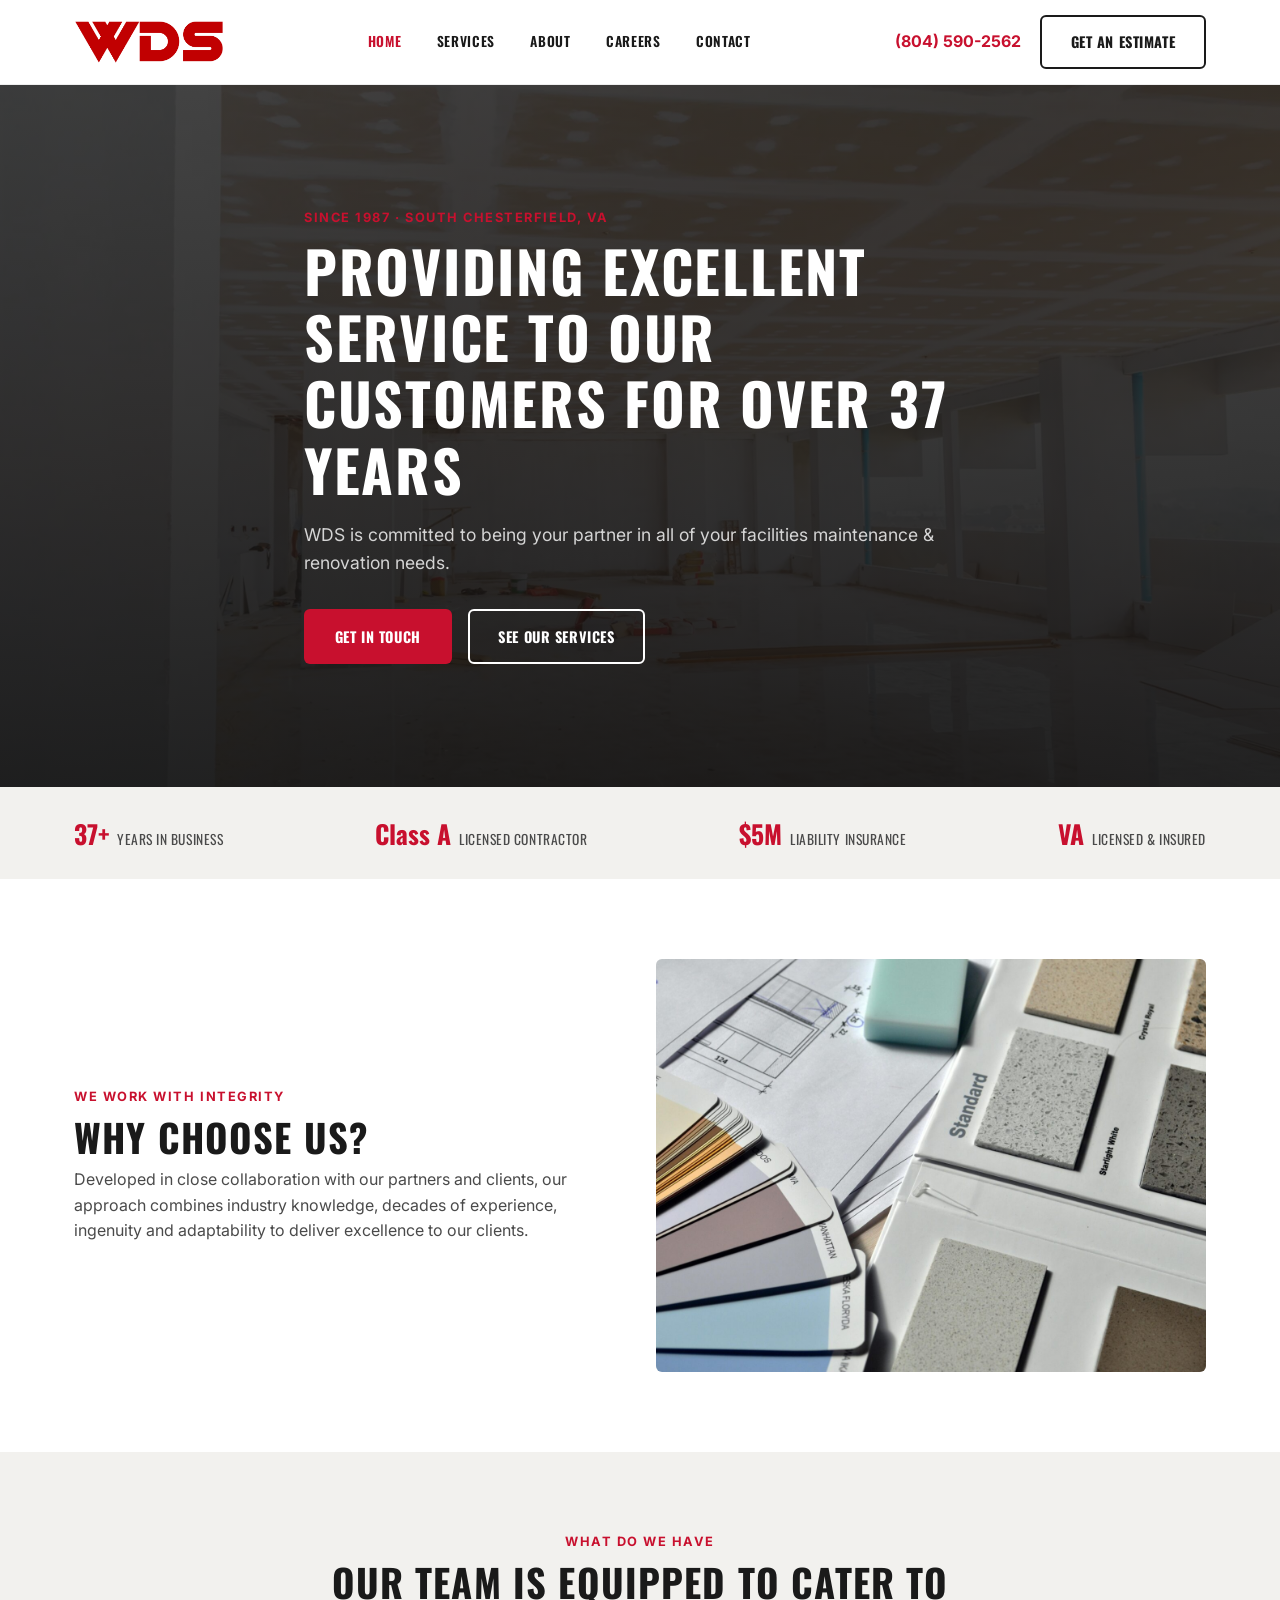
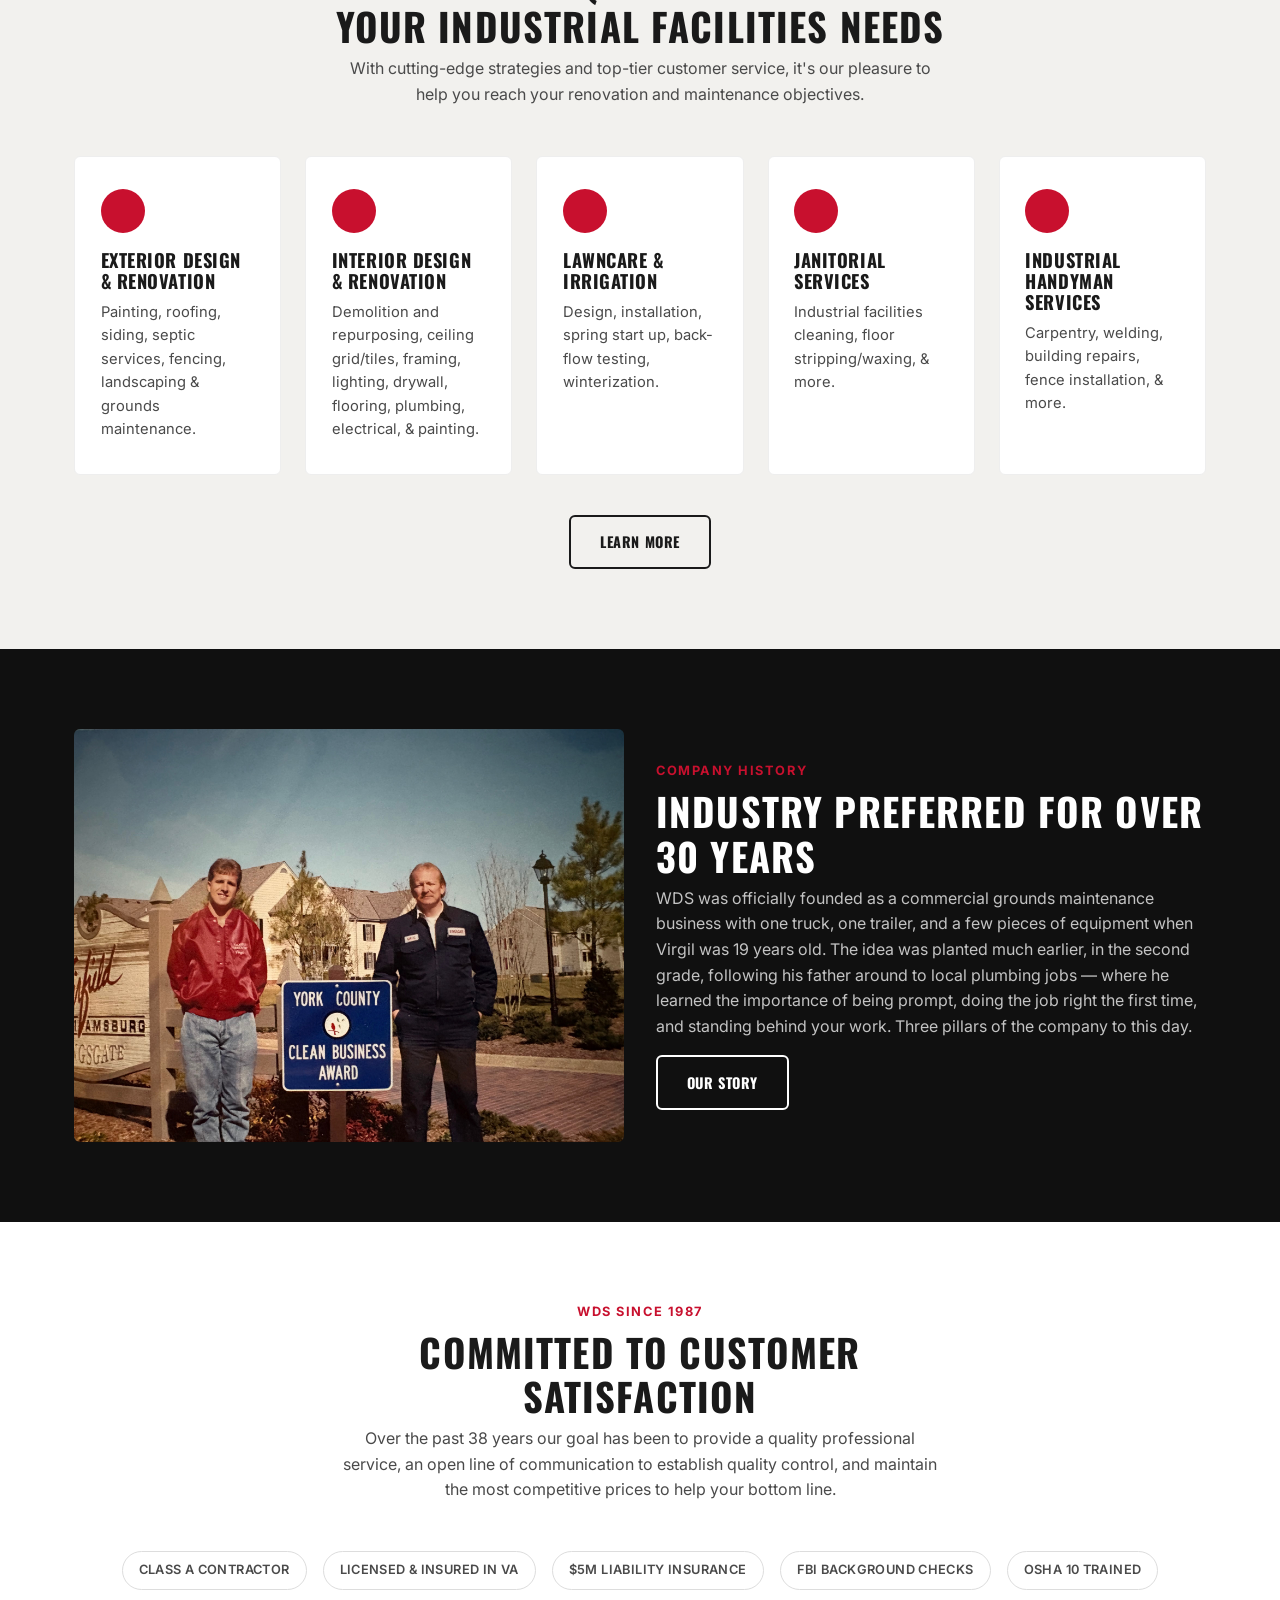
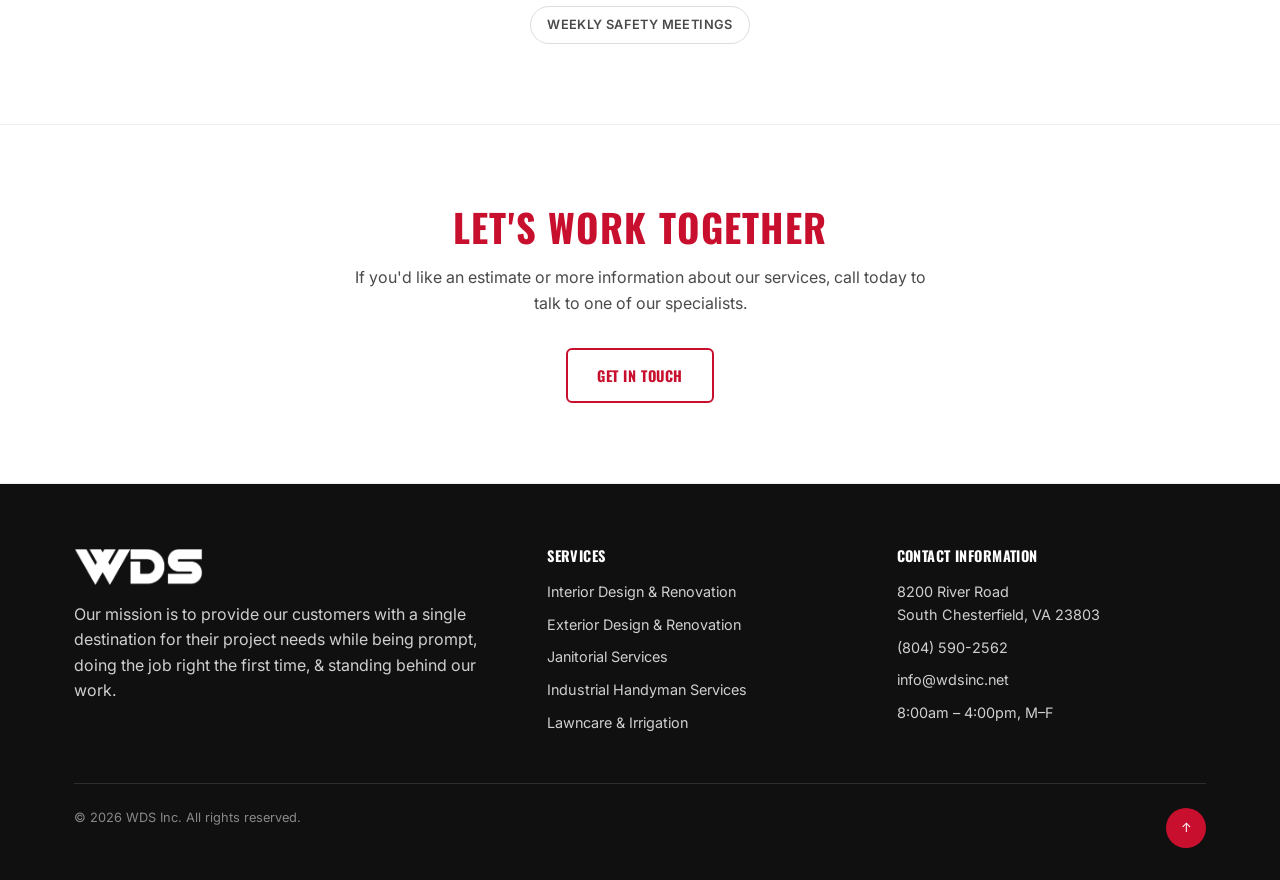
==== commit d665ecf3: "Full SEO + social sharing pass - Favicon: cropped the "W" mark out of the logo into a square icon,  " ====
--- a/index.html
+++ b/index.html
@@ -3,11 +3,61 @@
 <head>
 <meta charset="UTF-8"/>
 <meta name="viewport" content="width=device-width, initial-scale=1.0"/>
-<title>WDS Inc | Facilities Maintenance &amp; Renovation | South Chesterfield, VA</title>
-<meta name="description" content="WDS is committed to being your partner in all of your facilities maintenance &amp; renovation needs. Serving Virginia for over 37 years."/>
+<title>WDS Inc | Facilities Maintenance &amp; Renovation Contractor | South Chesterfield, VA</title>
+<meta name="description" content="WDS Inc is a Class A licensed contractor in South Chesterfield, VA providing exterior &amp; interior design/renovation, janitorial, industrial handyman, and lawncare &amp; irrigation services to commercial &amp; industrial clients across Virginia since 1987."/>
+<link rel="canonical" href="https://wdsinc.net/"/>
+
+<link rel="icon" type="image/png" sizes="32x32" href="assets/images/favicon-32.png"/>
+<link rel="icon" type="image/png" sizes="16x16" href="assets/images/favicon-16.png"/>
+<link rel="apple-touch-icon" sizes="180x180" href="assets/images/apple-touch-icon.png"/>
+<link rel="shortcut icon" href="assets/images/favicon.ico"/>
+
+<meta property="og:type" content="website"/>
+<meta property="og:site_name" content="WDS Inc"/>
+<meta property="og:title" content="WDS Inc | Facilities Maintenance &amp; Renovation Contractor"/>
+<meta property="og:description" content="Class A licensed contractor in South Chesterfield, VA — facilities maintenance, renovation, janitorial &amp; lawncare services for commercial &amp; industrial clients since 1987."/>
+<meta property="og:url" content="https://wdsinc.net/"/>
+<meta property="og:image" content="https://wdsinc.net/assets/images/AdobeStock_293634819-scaled.webp"/>
+<meta property="og:image:alt" content="Commercial interior mid-renovation"/>
+
+<meta name="twitter:card" content="summary_large_image"/>
+<meta name="twitter:title" content="WDS Inc | Facilities Maintenance &amp; Renovation Contractor"/>
+<meta name="twitter:description" content="Class A licensed contractor in South Chesterfield, VA — facilities maintenance, renovation, janitorial &amp; lawncare services for commercial &amp; industrial clients since 1987."/>
+<meta name="twitter:image" content="https://wdsinc.net/assets/images/AdobeStock_293634819-scaled.webp"/>
+
 <link rel="preconnect" href="https://fonts.googleapis.com"/>
 <link href="https://fonts.googleapis.com/css2?family=Inter:wght@400;500;600;700&family=Oswald:wght@500;600;700&display=swap" rel="stylesheet"/>
 <link rel="stylesheet" href="css/styles.css"/>
+
+<script type="application/ld+json">
+{
+  "@context": "https://schema.org",
+  "@type": "GeneralContractor",
+  "name": "WDS Inc",
+  "image": "https://wdsinc.net/assets/images/AdobeStock_293634819-scaled.webp",
+  "url": "https://wdsinc.net/",
+  "telephone": "+1-804-590-2562",
+  "email": "info@wdsinc.net",
+  "priceRange": "$$",
+  "address": {
+    "@type": "PostalAddress",
+    "streetAddress": "8200 River Road",
+    "addressLocality": "South Chesterfield",
+    "addressRegion": "VA",
+    "postalCode": "23803",
+    "addressCountry": "US"
+  },
+  "openingHoursSpecification": {
+    "@type": "OpeningHoursSpecification",
+    "dayOfWeek": ["Monday","Tuesday","Wednesday","Thursday","Friday"],
+    "opens": "08:00",
+    "closes": "16:00"
+  },
+  "areaServed": "Virginia",
+  "foundingDate": "1987",
+  "sameAs": []
+}
+</script>
 </head>
 <body>
 
--- a/css/styles.css
+++ b/css/styles.css
@@ -28,7 +28,7 @@
 ul{list-style:none;}
 .container{max-width:var(--container);margin:0 auto;padding:0 1.5rem;}
 
-h1,h2,h3,h4{font-family:var(--font-head);text-transform:uppercase;letter-spacing:.03em;line-height:1.15;}
+h1,h2,h3,h4{font-family:var(--font-head);text-transform:uppercase;letter-spacing:.03em;line-height:1.15;margin-bottom:.5rem;}
 h1{font-size:clamp(2.2rem,5vw,3.6rem);}
 h2{font-size:clamp(1.6rem,3.5vw,2.4rem);}
 h3{font-size:1.15rem;}
@@ -58,6 +58,10 @@
   .nav.open{transform:translateX(0);}
   .nav-toggle{display:block;}
   .header-phone{display:none;}
+  /* Tighter to the text — was wrapping to two lines with too much
+     padding around it on narrow screens. Same font-size, just less
+     breathing room in the box. */
+  .header-cta .btn{white-space:nowrap;padding:.5rem .9rem;}
 }
 
 /* ---------- hero ---------- */
@@ -94,6 +98,12 @@
 section{padding:5rem 0;}
 .section-head{max-width:680px;margin-bottom:3rem;}
 .section-head.center{margin-left:auto;margin-right:auto;text-align:center;}
+/* .lede has its own max-width (60ch), narrower than most centered
+   parents. text-align:center only centers inline text, not this
+   block's own box, so without this it sits flush-left, visibly off-
+   center under a wider heading. Centers the box itself wherever it's
+   inside any .center-class ancestor. */
+.center .lede{margin-left:auto;margin-right:auto;}
 .bg-dark{background:var(--black);color:var(--white);}
 .bg-dark .lede{color:rgba(255,255,255,.75);}
 .bg-light{background:var(--gray-100);}
@@ -125,8 +135,17 @@
 /* ---------- process steps ---------- */
 .steps{counter-reset:step;display:grid;grid-template-columns:repeat(3,1fr);gap:1.5rem;}
 @media (max-width:800px){.steps{grid-template-columns:1fr;}}
-.step{position:relative;padding-left:3.2rem;}
-.step::before{counter-increment:step;content:counter(step);position:absolute;left:0;top:0;width:2.4rem;height:2.4rem;border-radius:50%;background:var(--red);color:var(--white);display:flex;align-items:center;justify-content:center;font-family:var(--font-head);font-weight:700;}
+.step{position:relative;padding-left:5.5rem;min-height:4.5rem;display:flex;flex-direction:column;justify-content:center;}
+.step::before{counter-increment:step;content:counter(step);position:absolute;left:0;top:50%;transform:translateY(-50%);width:4.5rem;height:4.5rem;border-radius:50%;background:var(--red);color:var(--white);display:flex;align-items:center;justify-content:center;font-family:var(--font-head);font-weight:700;font-size:1.75rem;}
+
+/* Staggered entrance: .steps carries data-animate (one observed target),
+   CSS handles the per-item stagger via nth-child so each numbered step
+   animates in, in order. */
+.steps .step{opacity:0;transform:translateY(18px);transition:opacity .5s ease,transform .5s ease;}
+.steps.is-visible .step{opacity:1;transform:translateY(0);}
+.steps.is-visible .step:nth-child(1){transition-delay:0s;}
+.steps.is-visible .step:nth-child(2){transition-delay:.15s;}
+.steps.is-visible .step:nth-child(3){transition-delay:.3s;}
 
 /* ---------- team ---------- */
 .team-grid{display:grid;grid-template-columns:repeat(auto-fit,minmax(200px,1fr));gap:1.5rem;}
@@ -171,9 +190,12 @@
 .map-frame{margin-top:2rem;border-radius:var(--radius);overflow:hidden;aspect-ratio:16/9;background:#e2e0da;}
 
 /* ---------- CTA band ---------- */
-.cta-band{background:var(--red);color:var(--white);text-align:center;}
-.cta-band h2{margin-bottom:1rem;}
-.cta-band .lede{color:rgba(255,255,255,.9);margin:0 auto 2rem;}
+/* Red as an accent color, not a full-section background — white bg,
+   red heading, red-outlined button. */
+.cta-band{background:var(--white);color:var(--ink);text-align:center;border-top:1px solid #eee;border-bottom:1px solid #eee;}
+.cta-band h2{color:var(--red);margin-bottom:1rem;}
+.cta-band .lede{color:var(--gray-700);margin:0 auto 2rem;}
+.cta-band .btn-outline{color:var(--red);border-color:var(--red);}
 
 /* ---------- footer ---------- */
 .site-footer{background:var(--black);color:rgba(255,255,255,.8);padding:4rem 0 2rem;}
